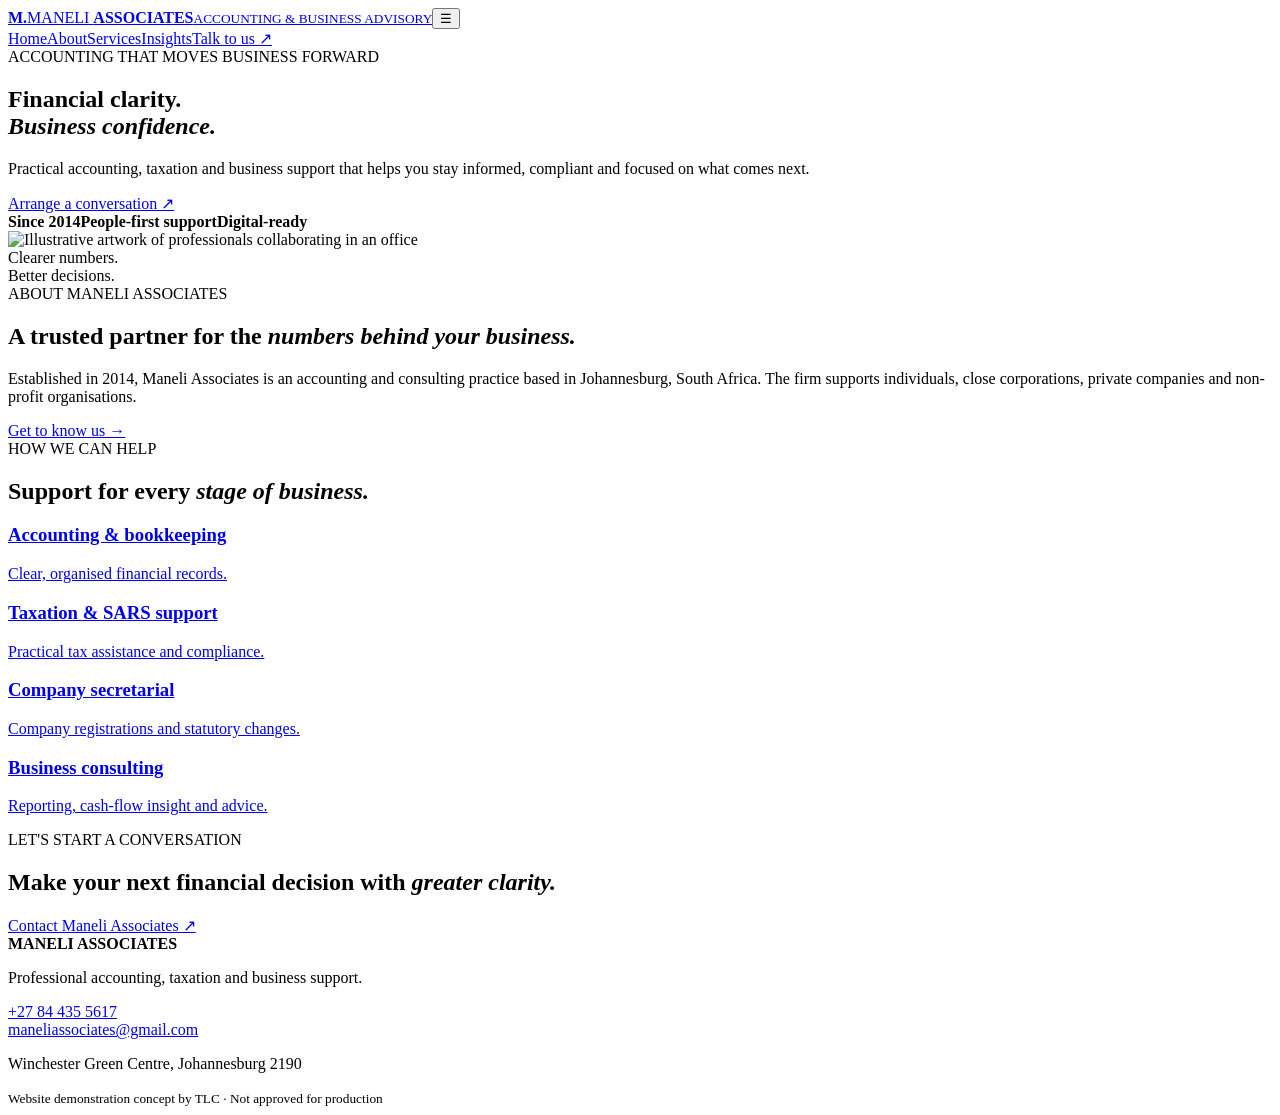
==== site/index.html @ 361b5ca9 "Add Maneli website pages" ====
<!doctype html><html lang="en-ZA"><head><meta charset="utf-8"><meta name="viewport" content="width=device-width,initial-scale=1"><meta name="theme-color" content="#153b45"><meta name="robots" content="noindex,nofollow"><meta name="description" content="Accounting, taxation, bookkeeping and business consulting for individuals and businesses in South Africa."><title>Maneli Associates | Accounting, Tax & Business Advisory</title><link rel="stylesheet" href="assets/style.css"></head><body><header><div class="wrap head"><a class="brand" href="index.html"><b>M.</b><span>MANELI <strong>ASSOCIATES</strong><small>ACCOUNTING & BUSINESS ADVISORY</small></span></a><button class="menu" aria-label="Toggle navigation">☰</button><nav><a href="index.html">Home</a><a href="about.html">About</a><a href="services.html">Services</a><a href="insights.html">Insights</a><a class="navbtn" href="contact.html">Talk to us ↗</a></nav></div></header><main><section class="hero"><div class="wrap herogrid"><div><div class="eyebrow">ACCOUNTING THAT MOVES BUSINESS FORWARD</div><h1>Financial clarity.<br><em>Business confidence.</em></h1><p class="lead">Practical accounting, taxation and business support that helps you stay informed, compliant and focused on what comes next.</p><a class="goldbtn" href="contact.html">Arrange a conversation ↗</a><div class="proof"><b>Since 2014</b><b>People-first support</b><b>Digital-ready</b></div></div><div class="visual"><img src="images/maneli-team-illustrative.svg" alt="Illustrative artwork of professionals collaborating in an office"><div class="floatcard">Clearer numbers.<br>Better decisions.</div></div></div></section><section class="pad"><div class="wrap twocol"><div><div class="eyebrow dark">ABOUT MANELI ASSOCIATES</div><h2>A trusted partner for the <em>numbers behind your business.</em></h2></div><div><p>Established in 2014, Maneli Associates is an accounting and consulting practice based in Johannesburg, South Africa. The firm supports individuals, close corporations, private companies and non-profit organisations.</p><a class="under" href="about.html">Get to know us →</a></div></div></section><section class="pad dark"><div class="wrap"><div class="eyebrow">HOW WE CAN HELP</div><h2>Support for every <em>stage of business.</em></h2><div class="cards"><a href="services.html#accounting"><h3>Accounting & bookkeeping</h3><p>Clear, organised financial records.</p></a><a href="services.html#tax"><h3>Taxation & SARS support</h3><p>Practical tax assistance and compliance.</p></a><a href="services.html#secretarial"><h3>Company secretarial</h3><p>Company registrations and statutory changes.</p></a><a href="services.html#advisory"><h3>Business consulting</h3><p>Reporting, cash-flow insight and advice.</p></a></div></div></section><section class="pad"><div class="wrap callout"><div class="eyebrow">LET'S START A CONVERSATION</div><h2>Make your next financial decision with <em>greater clarity.</em></h2><a class="goldbtn" href="contact.html">Contact Maneli Associates ↗</a></div></section></main><footer><div class="wrap foot"><div><b>MANELI ASSOCIATES</b><p>Professional accounting, taxation and business support.</p></div><div><a href="tel:+27844355617">+27 84 435 5617</a><br><a href="mailto:maneliassociates@gmail.com">maneliassociates@gmail.com</a><p>Winchester Green Centre, Johannesburg 2190</p></div></div><small class="credit">Website demonstration concept by TLC · Not approved for production</small></footer><script src="assets/site.js"></script></body></html>
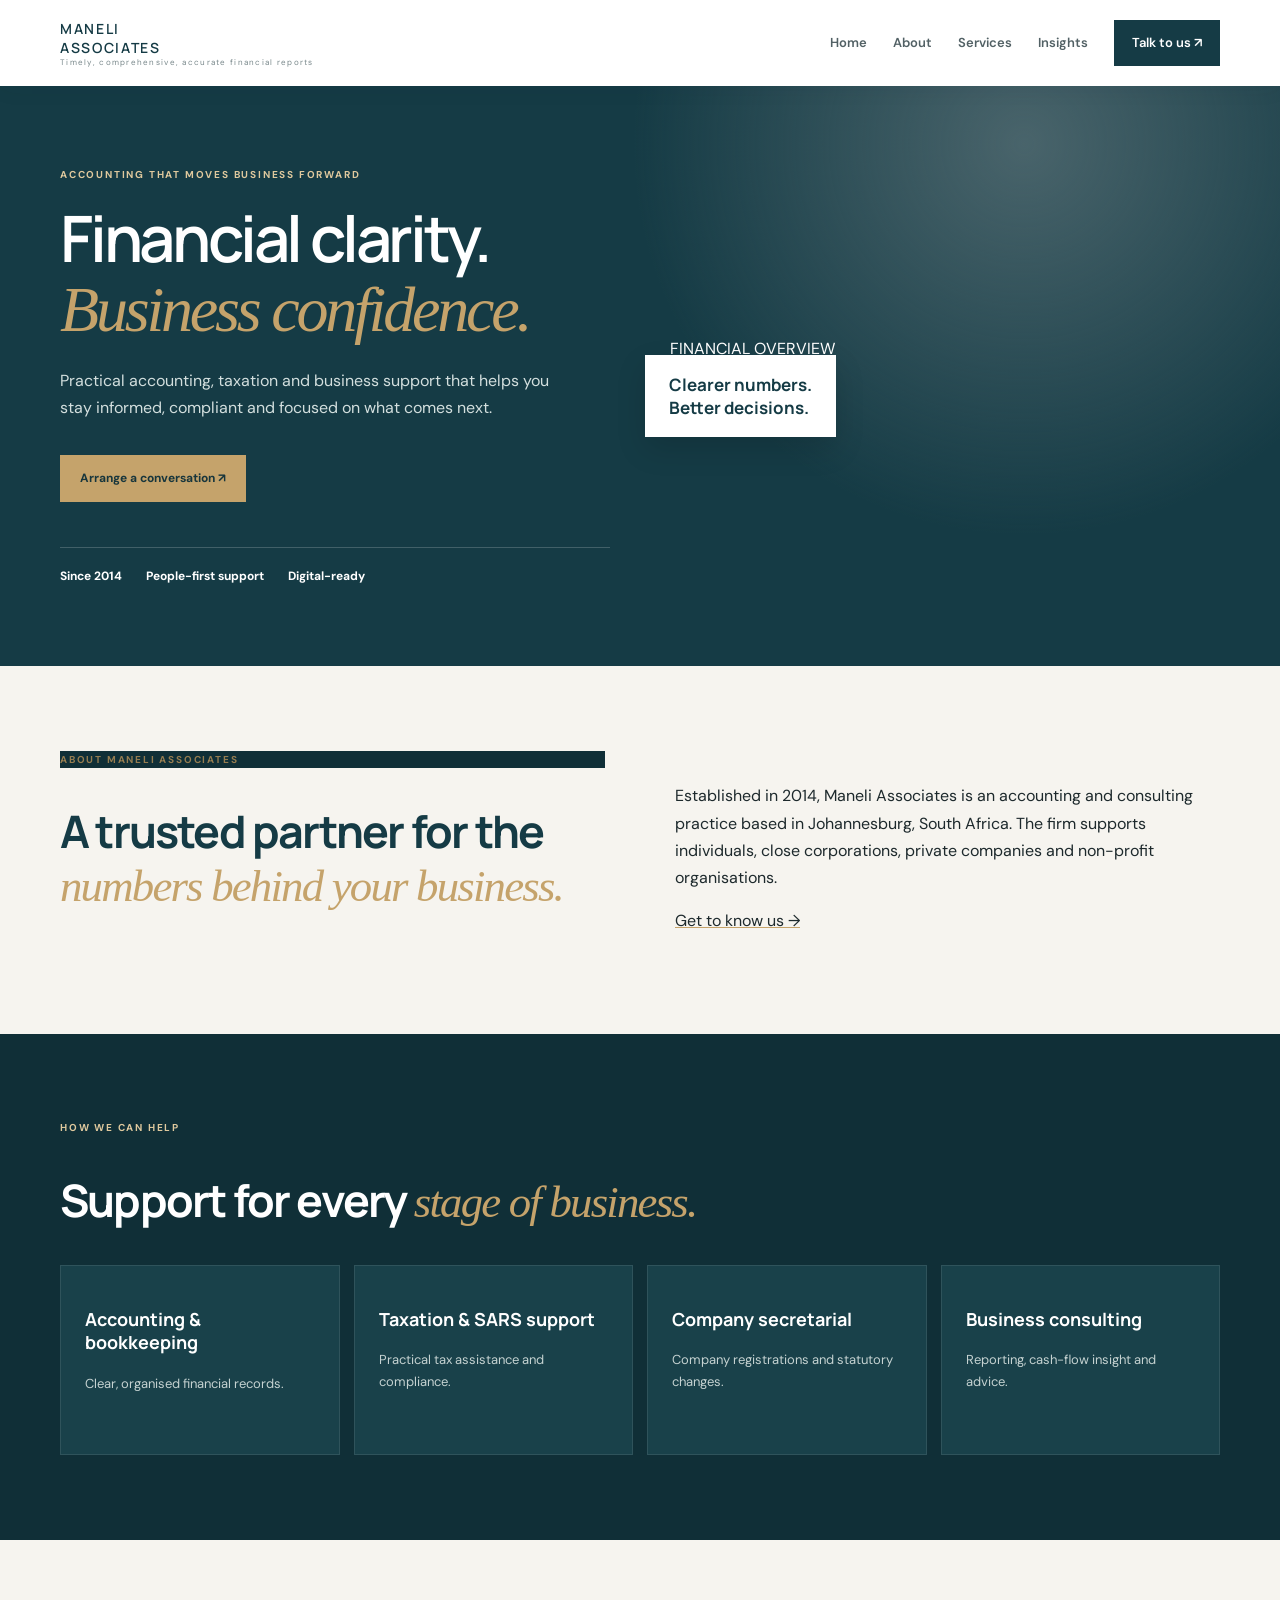
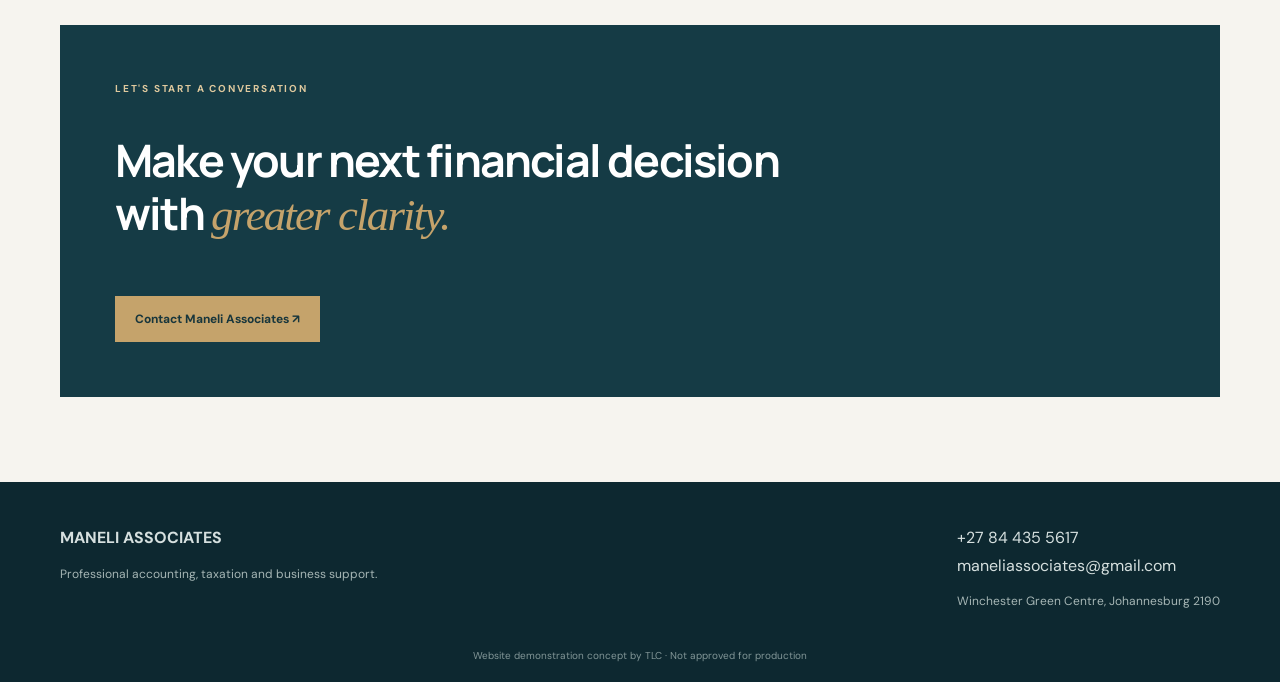
==== commit 33039333: "Align website wordmark with Maneli Facebook branding" ====
--- a/site/index.html
+++ b/site/index.html
@@ -1 +1 @@
-<!doctype html><html lang="en-ZA"><head><meta charset="utf-8"><meta name="viewport" content="width=device-width,initial-scale=1"><meta name="theme-color" content="#153b45"><meta name="robots" content="noindex,nofollow"><meta name="description" content="Accounting, taxation, bookkeeping and business consulting for individuals and businesses in South Africa."><title>Maneli Associates | Accounting, Tax & Business Advisory</title><link rel="stylesheet" href="assets/style.css"></head><body><header><div class="wrap head"><a class="brand" href="index.html"><b>M.</b><span>MANELI <strong>ASSOCIATES</strong><small>ACCOUNTING & BUSINESS ADVISORY</small></span></a><button class="menu" aria-label="Toggle navigation">☰</button><nav><a href="index.html">Home</a><a href="about.html">About</a><a href="services.html">Services</a><a href="insights.html">Insights</a><a class="navbtn" href="contact.html">Talk to us ↗</a></nav></div></header><main><section class="hero"><div class="wrap herogrid"><div><div class="eyebrow">ACCOUNTING THAT MOVES BUSINESS FORWARD</div><h1>Financial clarity.<br><em>Business confidence.</em></h1><p class="lead">Practical accounting, taxation and business support that helps you stay informed, compliant and focused on what comes next.</p><a class="goldbtn" href="contact.html">Arrange a conversation ↗</a><div class="proof"><b>Since 2014</b><b>People-first support</b><b>Digital-ready</b></div></div><div class="visual"><img src="images/maneli-team-illustrative.svg" alt="Illustrative artwork of professionals collaborating in an office"><div class="floatcard">Clearer numbers.<br>Better decisions.</div></div></div></section><section class="pad"><div class="wrap twocol"><div><div class="eyebrow dark">ABOUT MANELI ASSOCIATES</div><h2>A trusted partner for the <em>numbers behind your business.</em></h2></div><div><p>Established in 2014, Maneli Associates is an accounting and consulting practice based in Johannesburg, South Africa. The firm supports individuals, close corporations, private companies and non-profit organisations.</p><a class="under" href="about.html">Get to know us →</a></div></div></section><section class="pad dark"><div class="wrap"><div class="eyebrow">HOW WE CAN HELP</div><h2>Support for every <em>stage of business.</em></h2><div class="cards"><a href="services.html#accounting"><h3>Accounting & bookkeeping</h3><p>Clear, organised financial records.</p></a><a href="services.html#tax"><h3>Taxation & SARS support</h3><p>Practical tax assistance and compliance.</p></a><a href="services.html#secretarial"><h3>Company secretarial</h3><p>Company registrations and statutory changes.</p></a><a href="services.html#advisory"><h3>Business consulting</h3><p>Reporting, cash-flow insight and advice.</p></a></div></div></section><section class="pad"><div class="wrap callout"><div class="eyebrow">LET'S START A CONVERSATION</div><h2>Make your next financial decision with <em>greater clarity.</em></h2><a class="goldbtn" href="contact.html">Contact Maneli Associates ↗</a></div></section></main><footer><div class="wrap foot"><div><b>MANELI ASSOCIATES</b><p>Professional accounting, taxation and business support.</p></div><div><a href="tel:+27844355617">+27 84 435 5617</a><br><a href="mailto:maneliassociates@gmail.com">maneliassociates@gmail.com</a><p>Winchester Green Centre, Johannesburg 2190</p></div></div><small class="credit">Website demonstration concept by TLC · Not approved for production</small></footer><script src="assets/site.js"></script></body></html>+<!doctype html><html lang="en-ZA"><head><meta charset="utf-8"><meta name="viewport" content="width=device-width,initial-scale=1"><meta name="theme-color" content="#153b45"><meta name="robots" content="noindex,nofollow"><meta name="description" content="Accounting, taxation, bookkeeping and business consulting for individuals and businesses in South Africa."><title>Maneli Associates | Accounting, Tax & Business Advisory</title><link rel="stylesheet" href="assets/style.css"></head><body><header><div class="wrap head"><a class="brand" href="index.html"><span class="brand-name">MANELI<br>ASSOCIATES<small>Timely, comprehensive, accurate financial reports</small></span></a><button class="menu" aria-label="Toggle navigation">☰</button><nav><a href="index.html">Home</a><a href="about.html">About</a><a href="services.html">Services</a><a href="insights.html">Insights</a><a class="navbtn" href="contact.html">Talk to us ↗</a></nav></div></header><main><section class="hero"><div class="wrap herogrid"><div><div class="eyebrow">ACCOUNTING THAT MOVES BUSINESS FORWARD</div><h1>Financial clarity.<br><em>Business confidence.</em></h1><p class="lead">Practical accounting, taxation and business support that helps you stay informed, compliant and focused on what comes next.</p><a class="goldbtn" href="contact.html">Arrange a conversation ↗</a><div class="proof"><b>Since 2014</b><b>People-first support</b><b>Digital-ready</b></div></div><div class="visual visual-finance" role="img" aria-label="A refined financial reporting and advisory visual"><div class="report-sheet"><span>FINANCIAL OVERVIEW</span><div class="report-line"></div><div class="report-bars"><i></i><i></i><i></i><i></i><i></i></div><div class="report-line short"></div><div class="report-line"></div></div><div class="visual-seal">M<br><small>ASSOCIATES</small></div><div class="floatcard">Clearer numbers.<br>Better decisions.</div></div></div></section><section class="pad"><div class="wrap twocol"><div><div class="eyebrow dark">ABOUT MANELI ASSOCIATES</div><h2>A trusted partner for the <em>numbers behind your business.</em></h2></div><div><p>Established in 2014, Maneli Associates is an accounting and consulting practice based in Johannesburg, South Africa. The firm supports individuals, close corporations, private companies and non-profit organisations.</p><a class="under" href="about.html">Get to know us →</a></div></div></section><section class="pad dark"><div class="wrap"><div class="eyebrow">HOW WE CAN HELP</div><h2>Support for every <em>stage of business.</em></h2><div class="cards"><a href="services.html#accounting"><h3>Accounting & bookkeeping</h3><p>Clear, organised financial records.</p></a><a href="services.html#tax"><h3>Taxation & SARS support</h3><p>Practical tax assistance and compliance.</p></a><a href="services.html#secretarial"><h3>Company secretarial</h3><p>Company registrations and statutory changes.</p></a><a href="services.html#advisory"><h3>Business consulting</h3><p>Reporting, cash-flow insight and advice.</p></a></div></div></section><section class="pad"><div class="wrap callout"><div class="eyebrow">LET'S START A CONVERSATION</div><h2>Make your next financial decision with <em>greater clarity.</em></h2><a class="goldbtn" href="contact.html">Contact Maneli Associates ↗</a></div></section></main><footer><div class="wrap foot"><div><b>MANELI ASSOCIATES</b><p>Professional accounting, taxation and business support.</p></div><div><a href="tel:+27844355617">+27 84 435 5617</a><br><a href="mailto:maneliassociates@gmail.com">maneliassociates@gmail.com</a><p>Winchester Green Centre, Johannesburg 2190</p></div></div><small class="credit">Website demonstration concept by TLC · Not approved for production</small></footer><script src="assets/site.js"></script></body></html>
--- a/site/assets/style.css
+++ b/site/assets/style.css
@@ -0,0 +1 @@
+@import url('https://fonts.googleapis.com/css2?family=DM+Sans:wght@400;500;600;700&family=Manrope:wght@400;500;600;700;800&display=swap');:root{--teal:#153b45;--gold:#c5a36b;--ivory:#f6f4ef;--ink:#1d292c}*{box-sizing:border-box}html{scroll-behavior:smooth}body{margin:0;color:var(--ink);font:16px 'DM Sans',sans-serif;line-height:1.7}a{color:inherit;text-decoration:none}.wrap{width:min(1160px,calc(100% - 48px));margin:auto}header{background:#fff;position:sticky;top:0;z-index:5;box-shadow:0 3px 20px #102a3010}.head{height:86px;display:flex;align-items:center;justify-content:space-between}.brand{display:flex;gap:12px;align-items:center;color:var(--teal);font:600 14px Manrope;letter-spacing:.12em}.brand>b{border:1px solid var(--gold);padding:7px 11px;font:30px Georgia}.brand strong{font-weight:800}.brand small{display:block;font:8px 'DM Sans';letter-spacing:.16em;color:#78878a}nav{display:flex;align-items:center;gap:26px;font-size:13px;font-weight:600;color:#526165}nav a:hover{color:var(--gold)}.navbtn{background:var(--teal);color:white;padding:12px 18px}.menu{display:none}.hero,.pagehero{background:radial-gradient(circle at 80% 10%,#49646b 0,transparent 34%),var(--teal);color:white;padding:80px 0}.herogrid{display:grid;grid-template-columns:1fr 1fr;gap:60px;align-items:center}.eyebrow{color:#dfc99e;font-size:10px;font-weight:700;letter-spacing:.18em;text-transform:uppercase}.eyebrow.dark{color:#967d51}h1,h2,h3{font-family:Manrope,sans-serif}h1{font-size:clamp(42px,5vw,66px);line-height:1.08;letter-spacing:-.05em;font-weight:600;margin:20px 0}h1 em,h2 em{font:italic 400 1em Georgia;color:var(--gold)}h2{font-size:clamp(30px,3.5vw,45px);line-height:1.18;color:var(--teal);letter-spacing:-.04em}.hero h1{color:white}.lead{color:#d3dfde;max-width:500px}.goldbtn{display:inline-block;background:var(--gold);color:#18363c;padding:13px 20px;font-size:12px;font-weight:700;border:0;cursor:pointer;margin-top:18px}.visual{position:relative}.visual img{width:100%;display:block;border:8px solid #ffffff18}.floatcard{position:absolute;bottom:-20px;left:-25px;background:white;color:var(--teal);padding:18px 24px;font:700 17px Manrope;box-shadow:0 12px 30px #0002}.proof{display:flex;gap:24px;border-top:1px solid #ffffff30;padding-top:18px;margin-top:45px;font-size:12px}.pad{padding:85px 0}.twocol{display:grid;grid-template-columns:1fr 1fr;gap:70px;align-items:center}.pad:nth-child(even){background:var(--ivory)}.dark{background:#102f37;color:white}.dark h2{color:white}.cards{display:grid;grid-template-columns:repeat(4,1fr);gap:14px;margin-top:35px}.cards>a,.cards article{display:block;background:#19414a;color:white;padding:24px;border:1px solid #ffffff18;min-height:190px}.cards h3{font-size:18px;line-height:1.3}.cards p{font-size:13px;color:#c5d2d1}.lightcards article{background:var(--ivory);color:var(--teal);border:1px solid #e1ddd3}.lightcards p{color:#667276}.callout{background:var(--teal);color:white;padding:55px}.callout h2{color:white;max-width:720px}.pagehero{padding:65px 0}.pagehero p{color:#c5d2d1;max-width:600px}.service-list article{padding:26px 0;border-bottom:1px solid #ddd;scroll-margin-top:100px}.service-list h2{font-size:24px}.notice{background:#f4f0e7;border-left:3px solid var(--gold);padding:16px}.formcard{background:white;padding:30px;box-shadow:0 12px 35px #153b4510}.formcard label{display:block;font-size:12px;font-weight:700;margin:12px 0}.formcard input,.formcard select,.formcard textarea{display:block;width:100%;padding:11px;margin-top:5px;border:1px solid #d9dfdc;font:14px 'DM Sans'}.formcard button{width:100%}#status{display:none;background:#edf5f0;padding:12px;font-size:12px}#status.visible{display:block}footer{background:#0d2830;color:#d6e0df;padding:42px 0 18px}.foot{display:flex;justify-content:space-between;gap:30px}.foot p{color:#a6b6b5;font-size:12px}.credit{display:block;text-align:center;color:#829697;font-size:10px;margin-top:24px}.under{text-decoration:underline;text-decoration-color:var(--gold)}@media(max-width:850px){.cards{grid-template-columns:repeat(2,1fr)}.twocol{gap:35px}}@media(max-width:650px){.wrap{width:calc(100% - 36px)}.head{height:72px}.menu{display:block;background:none;border:0;font-size:24px;color:var(--teal)}nav{display:none;position:absolute;top:72px;left:0;right:0;background:white;padding:20px;flex-direction:column;align-items:stretch}nav.open{display:flex}.herogrid,.twocol{grid-template-columns:1fr;gap:30px}.hero,.pagehero{padding:55px 0}.pad{padding:60px 0}.cards{grid-template-columns:1fr}.proof{gap:12px;font-size:10px}.floatcard{left:0}.callout{padding:30px 22px}.foot{display:block}}@media(prefers-reduced-motion:reduce){html{scroll-behavior:auto}}
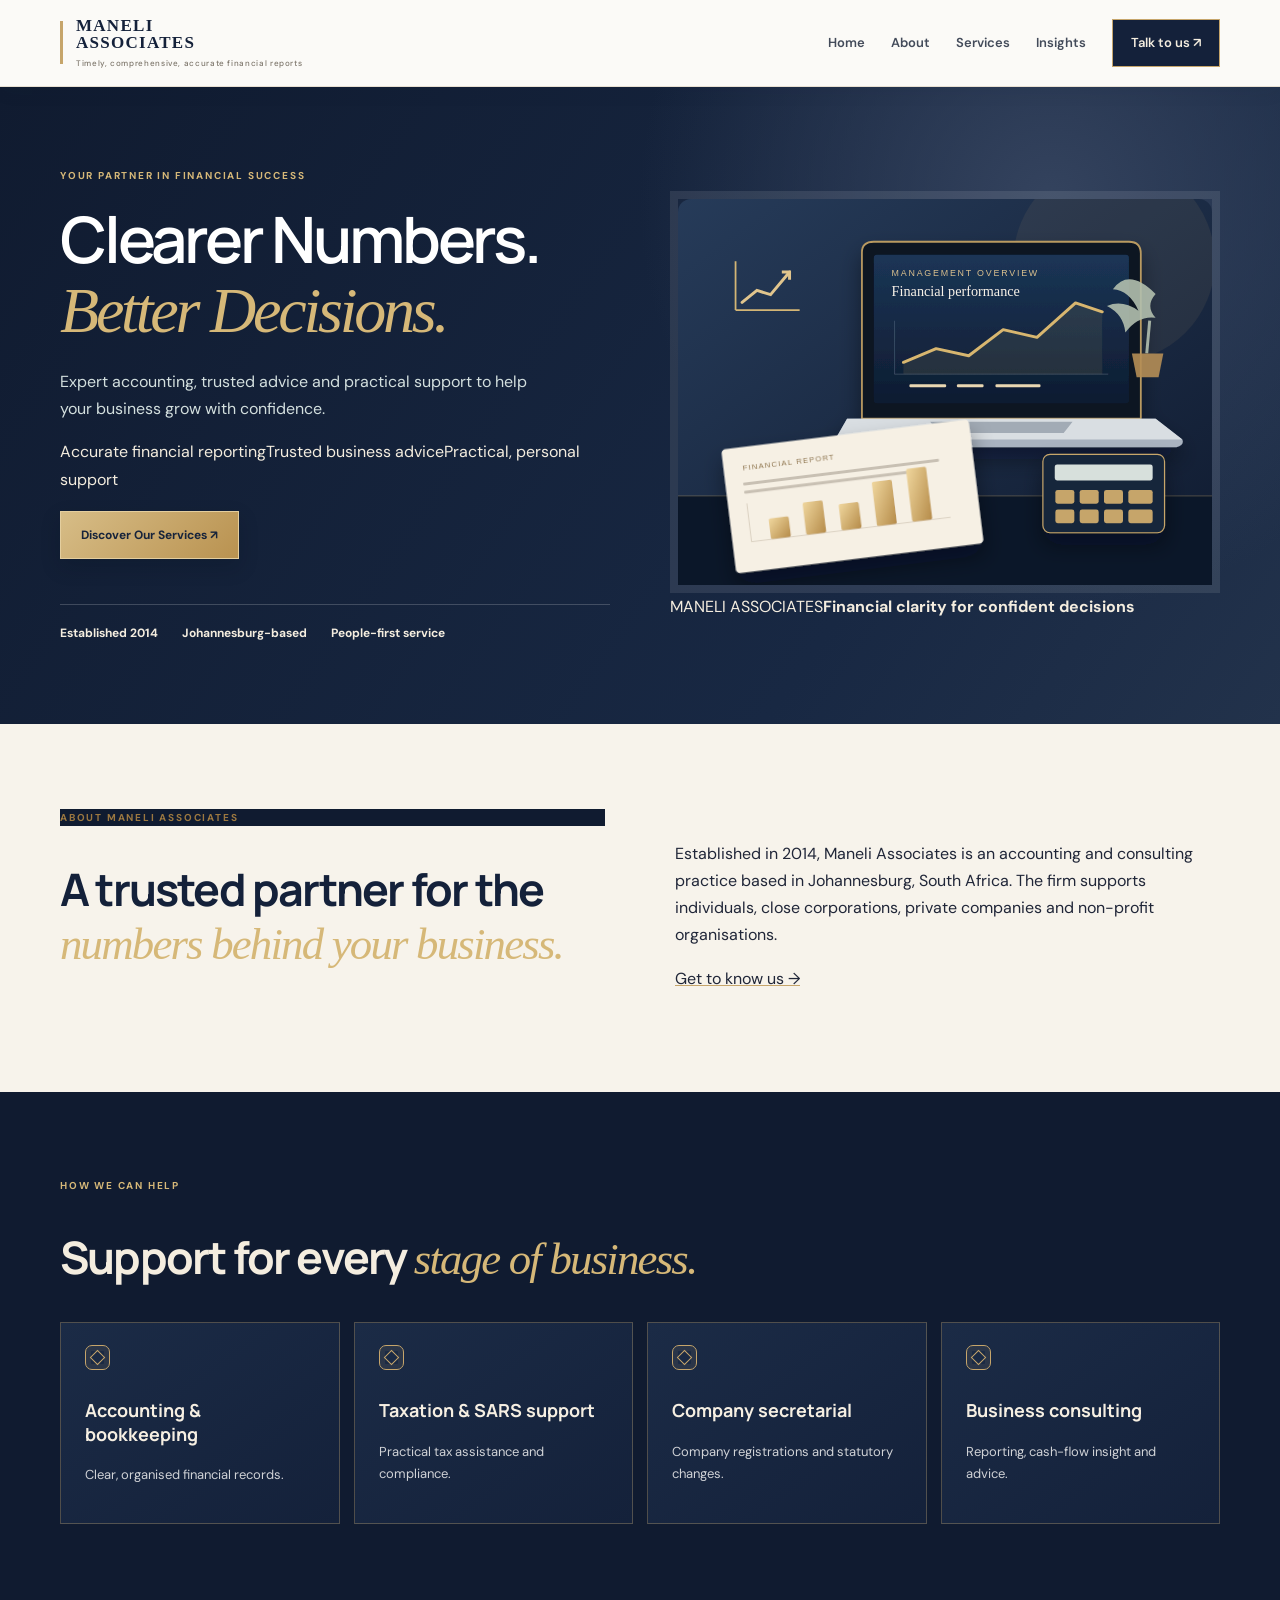
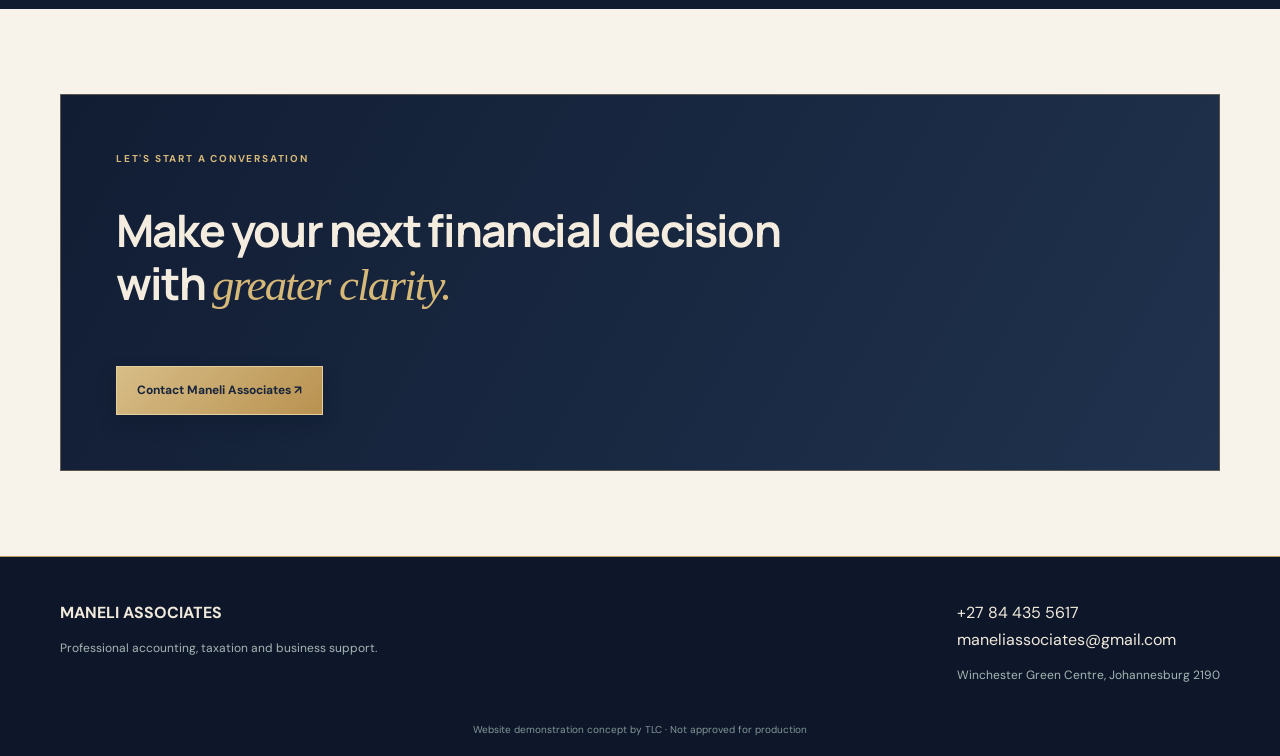
==== commit 98497377: "Refresh homepage with clearer brand message and premium finance visual" ====
--- a/site/index.html
+++ b/site/index.html
@@ -1 +1 @@
-<!doctype html><html lang="en-ZA"><head><meta charset="utf-8"><meta name="viewport" content="width=device-width,initial-scale=1"><meta name="theme-color" content="#153b45"><meta name="robots" content="noindex,nofollow"><meta name="description" content="Accounting, taxation, bookkeeping and business consulting for individuals and businesses in South Africa."><title>Maneli Associates | Accounting, Tax & Business Advisory</title><link rel="stylesheet" href="assets/style.css"></head><body><header><div class="wrap head"><a class="brand" href="index.html"><span class="brand-name">MANELI<br>ASSOCIATES<small>Timely, comprehensive, accurate financial reports</small></span></a><button class="menu" aria-label="Toggle navigation">☰</button><nav><a href="index.html">Home</a><a href="about.html">About</a><a href="services.html">Services</a><a href="insights.html">Insights</a><a class="navbtn" href="contact.html">Talk to us ↗</a></nav></div></header><main><section class="hero"><div class="wrap herogrid"><div><div class="eyebrow">ACCOUNTING THAT MOVES BUSINESS FORWARD</div><h1>Financial clarity.<br><em>Business confidence.</em></h1><p class="lead">Practical accounting, taxation and business support that helps you stay informed, compliant and focused on what comes next.</p><a class="goldbtn" href="contact.html">Arrange a conversation ↗</a><div class="proof"><b>Since 2014</b><b>People-first support</b><b>Digital-ready</b></div></div><div class="visual visual-finance" role="img" aria-label="A refined financial reporting and advisory visual"><div class="report-sheet"><span>FINANCIAL OVERVIEW</span><div class="report-line"></div><div class="report-bars"><i></i><i></i><i></i><i></i><i></i></div><div class="report-line short"></div><div class="report-line"></div></div><div class="visual-seal">M<br><small>ASSOCIATES</small></div><div class="floatcard">Clearer numbers.<br>Better decisions.</div></div></div></section><section class="pad"><div class="wrap twocol"><div><div class="eyebrow dark">ABOUT MANELI ASSOCIATES</div><h2>A trusted partner for the <em>numbers behind your business.</em></h2></div><div><p>Established in 2014, Maneli Associates is an accounting and consulting practice based in Johannesburg, South Africa. The firm supports individuals, close corporations, private companies and non-profit organisations.</p><a class="under" href="about.html">Get to know us →</a></div></div></section><section class="pad dark"><div class="wrap"><div class="eyebrow">HOW WE CAN HELP</div><h2>Support for every <em>stage of business.</em></h2><div class="cards"><a href="services.html#accounting"><h3>Accounting & bookkeeping</h3><p>Clear, organised financial records.</p></a><a href="services.html#tax"><h3>Taxation & SARS support</h3><p>Practical tax assistance and compliance.</p></a><a href="services.html#secretarial"><h3>Company secretarial</h3><p>Company registrations and statutory changes.</p></a><a href="services.html#advisory"><h3>Business consulting</h3><p>Reporting, cash-flow insight and advice.</p></a></div></div></section><section class="pad"><div class="wrap callout"><div class="eyebrow">LET'S START A CONVERSATION</div><h2>Make your next financial decision with <em>greater clarity.</em></h2><a class="goldbtn" href="contact.html">Contact Maneli Associates ↗</a></div></section></main><footer><div class="wrap foot"><div><b>MANELI ASSOCIATES</b><p>Professional accounting, taxation and business support.</p></div><div><a href="tel:+27844355617">+27 84 435 5617</a><br><a href="mailto:maneliassociates@gmail.com">maneliassociates@gmail.com</a><p>Winchester Green Centre, Johannesburg 2190</p></div></div><small class="credit">Website demonstration concept by TLC · Not approved for production</small></footer><script src="assets/site.js"></script></body></html>+<!doctype html><html lang="en-ZA"><head><meta charset="utf-8"><meta name="viewport" content="width=device-width,initial-scale=1"><meta name="theme-color" content="#14213a"><meta name="robots" content="noindex,nofollow"><meta name="description" content="Accounting, taxation, bookkeeping and business consulting for individuals and businesses in South Africa."><title>Maneli Associates | Accounting, Tax & Business Advisory</title><link rel="stylesheet" href="assets/style.css"></head><body><header><div class="wrap head"><a class="brand" href="index.html"><span class="brand-name">MANELI<br>ASSOCIATES<small>Timely, comprehensive, accurate financial reports</small></span></a><button class="menu" aria-label="Toggle navigation">☰</button><nav><a href="index.html">Home</a><a href="about.html">About</a><a href="services.html">Services</a><a href="insights.html">Insights</a><a class="navbtn" href="contact.html">Talk to us ↗</a></nav></div></header><main><section class="hero"><div class="wrap herogrid"><div><div class="eyebrow">YOUR PARTNER IN FINANCIAL SUCCESS</div><h1>Clearer Numbers.<br><em>Better Decisions.</em></h1><p class="lead">Expert accounting, trusted advice and practical support to help your business grow with confidence.</p><div class="hero-points"><span>Accurate financial reporting</span><span>Trusted business advice</span><span>Practical, personal support</span></div><a class="goldbtn" href="services.html">Discover Our Services ↗</a><div class="proof"><b>Established 2014</b><b>Johannesburg-based</b><b>People-first service</b></div></div><div class="visual visual-photo"><img src="images/financial-workspace.svg" alt="Professional financial reporting workspace with laptop dashboard, reports and calculator"><div class="image-caption"><span>MANELI ASSOCIATES</span><b>Financial clarity for confident decisions</b></div></div></div></section><section class="pad"><div class="wrap twocol"><div><div class="eyebrow dark">ABOUT MANELI ASSOCIATES</div><h2>A trusted partner for the <em>numbers behind your business.</em></h2></div><div><p>Established in 2014, Maneli Associates is an accounting and consulting practice based in Johannesburg, South Africa. The firm supports individuals, close corporations, private companies and non-profit organisations.</p><a class="under" href="about.html">Get to know us →</a></div></div></section><section class="pad dark"><div class="wrap"><div class="eyebrow">HOW WE CAN HELP</div><h2>Support for every <em>stage of business.</em></h2><div class="cards"><a href="services.html#accounting"><h3>Accounting & bookkeeping</h3><p>Clear, organised financial records.</p></a><a href="services.html#tax"><h3>Taxation & SARS support</h3><p>Practical tax assistance and compliance.</p></a><a href="services.html#secretarial"><h3>Company secretarial</h3><p>Company registrations and statutory changes.</p></a><a href="services.html#advisory"><h3>Business consulting</h3><p>Reporting, cash-flow insight and advice.</p></a></div></div></section><section class="pad"><div class="wrap callout"><div class="eyebrow">LET'S START A CONVERSATION</div><h2>Make your next financial decision with <em>greater clarity.</em></h2><a class="goldbtn" href="contact.html">Contact Maneli Associates ↗</a></div></section></main><footer><div class="wrap foot"><div><b>MANELI ASSOCIATES</b><p>Professional accounting, taxation and business support.</p></div><div><a href="tel:+27844355617">+27 84 435 5617</a><br><a href="mailto:maneliassociates@gmail.com">maneliassociates@gmail.com</a><p>Winchester Green Centre, Johannesburg 2190</p></div></div><small class="credit">Website demonstration concept by TLC · Not approved for production</small></footer><script src="assets/site.js"></script></body></html>
--- a/site/assets/style.css
+++ b/site/assets/style.css
@@ -1 +1,50 @@
-@import url('https://fonts.googleapis.com/css2?family=DM+Sans:wght@400;500;600;700&family=Manrope:wght@400;500;600;700;800&display=swap');:root{--teal:#153b45;--gold:#c5a36b;--ivory:#f6f4ef;--ink:#1d292c}*{box-sizing:border-box}html{scroll-behavior:smooth}body{margin:0;color:var(--ink);font:16px 'DM Sans',sans-serif;line-height:1.7}a{color:inherit;text-decoration:none}.wrap{width:min(1160px,calc(100% - 48px));margin:auto}header{background:#fff;position:sticky;top:0;z-index:5;box-shadow:0 3px 20px #102a3010}.head{height:86px;display:flex;align-items:center;justify-content:space-between}.brand{display:flex;gap:12px;align-items:center;color:var(--teal);font:600 14px Manrope;letter-spacing:.12em}.brand>b{border:1px solid var(--gold);padding:7px 11px;font:30px Georgia}.brand strong{font-weight:800}.brand small{display:block;font:8px 'DM Sans';letter-spacing:.16em;color:#78878a}nav{display:flex;align-items:center;gap:26px;font-size:13px;font-weight:600;color:#526165}nav a:hover{color:var(--gold)}.navbtn{background:var(--teal);color:white;padding:12px 18px}.menu{display:none}.hero,.pagehero{background:radial-gradient(circle at 80% 10%,#49646b 0,transparent 34%),var(--teal);color:white;padding:80px 0}.herogrid{display:grid;grid-template-columns:1fr 1fr;gap:60px;align-items:center}.eyebrow{color:#dfc99e;font-size:10px;font-weight:700;letter-spacing:.18em;text-transform:uppercase}.eyebrow.dark{color:#967d51}h1,h2,h3{font-family:Manrope,sans-serif}h1{font-size:clamp(42px,5vw,66px);line-height:1.08;letter-spacing:-.05em;font-weight:600;margin:20px 0}h1 em,h2 em{font:italic 400 1em Georgia;color:var(--gold)}h2{font-size:clamp(30px,3.5vw,45px);line-height:1.18;color:var(--teal);letter-spacing:-.04em}.hero h1{color:white}.lead{color:#d3dfde;max-width:500px}.goldbtn{display:inline-block;background:var(--gold);color:#18363c;padding:13px 20px;font-size:12px;font-weight:700;border:0;cursor:pointer;margin-top:18px}.visual{position:relative}.visual img{width:100%;display:block;border:8px solid #ffffff18}.floatcard{position:absolute;bottom:-20px;left:-25px;background:white;color:var(--teal);padding:18px 24px;font:700 17px Manrope;box-shadow:0 12px 30px #0002}.proof{display:flex;gap:24px;border-top:1px solid #ffffff30;padding-top:18px;margin-top:45px;font-size:12px}.pad{padding:85px 0}.twocol{display:grid;grid-template-columns:1fr 1fr;gap:70px;align-items:center}.pad:nth-child(even){background:var(--ivory)}.dark{background:#102f37;color:white}.dark h2{color:white}.cards{display:grid;grid-template-columns:repeat(4,1fr);gap:14px;margin-top:35px}.cards>a,.cards article{display:block;background:#19414a;color:white;padding:24px;border:1px solid #ffffff18;min-height:190px}.cards h3{font-size:18px;line-height:1.3}.cards p{font-size:13px;color:#c5d2d1}.lightcards article{background:var(--ivory);color:var(--teal);border:1px solid #e1ddd3}.lightcards p{color:#667276}.callout{background:var(--teal);color:white;padding:55px}.callout h2{color:white;max-width:720px}.pagehero{padding:65px 0}.pagehero p{color:#c5d2d1;max-width:600px}.service-list article{padding:26px 0;border-bottom:1px solid #ddd;scroll-margin-top:100px}.service-list h2{font-size:24px}.notice{background:#f4f0e7;border-left:3px solid var(--gold);padding:16px}.formcard{background:white;padding:30px;box-shadow:0 12px 35px #153b4510}.formcard label{display:block;font-size:12px;font-weight:700;margin:12px 0}.formcard input,.formcard select,.formcard textarea{display:block;width:100%;padding:11px;margin-top:5px;border:1px solid #d9dfdc;font:14px 'DM Sans'}.formcard button{width:100%}#status{display:none;background:#edf5f0;padding:12px;font-size:12px}#status.visible{display:block}footer{background:#0d2830;color:#d6e0df;padding:42px 0 18px}.foot{display:flex;justify-content:space-between;gap:30px}.foot p{color:#a6b6b5;font-size:12px}.credit{display:block;text-align:center;color:#829697;font-size:10px;margin-top:24px}.under{text-decoration:underline;text-decoration-color:var(--gold)}@media(max-width:850px){.cards{grid-template-columns:repeat(2,1fr)}.twocol{gap:35px}}@media(max-width:650px){.wrap{width:calc(100% - 36px)}.head{height:72px}.menu{display:block;background:none;border:0;font-size:24px;color:var(--teal)}nav{display:none;position:absolute;top:72px;left:0;right:0;background:white;padding:20px;flex-direction:column;align-items:stretch}nav.open{display:flex}.herogrid,.twocol{grid-template-columns:1fr;gap:30px}.hero,.pagehero{padding:55px 0}.pad{padding:60px 0}.cards{grid-template-columns:1fr}.proof{gap:12px;font-size:10px}.floatcard{left:0}.callout{padding:30px 22px}.foot{display:block}}@media(prefers-reduced-motion:reduce){html{scroll-behavior:auto}}+@import url('https://fonts.googleapis.com/css2?family=DM+Sans:wght@400;500;600;700&family=Manrope:wght@400;500;600;700;800&display=swap');:root{--teal:#153b45;--gold:#c5a36b;--ivory:#f6f4ef;--ink:#1d292c}*{box-sizing:border-box}html{scroll-behavior:smooth}body{margin:0;color:var(--ink);font:16px 'DM Sans',sans-serif;line-height:1.7}a{color:inherit;text-decoration:none}.wrap{width:min(1160px,calc(100% - 48px));margin:auto}header{background:#fff;position:sticky;top:0;z-index:5;box-shadow:0 3px 20px #102a3010}.head{height:86px;display:flex;align-items:center;justify-content:space-between}.brand{display:flex;gap:12px;align-items:center;color:var(--teal);font:600 14px Manrope;letter-spacing:.12em}.brand>b{border:1px solid var(--gold);padding:7px 11px;font:30px Georgia}.brand strong{font-weight:800}.brand small{display:block;font:8px 'DM Sans';letter-spacing:.16em;color:#78878a}nav{display:flex;align-items:center;gap:26px;font-size:13px;font-weight:600;color:#526165}nav a:hover{color:var(--gold)}.navbtn{background:var(--teal);color:white;padding:12px 18px}.menu{display:none}.hero,.pagehero{background:radial-gradient(circle at 80% 10%,#49646b 0,transparent 34%),var(--teal);color:white;padding:80px 0}.herogrid{display:grid;grid-template-columns:1fr 1fr;gap:60px;align-items:center}.eyebrow{color:#dfc99e;font-size:10px;font-weight:700;letter-spacing:.18em;text-transform:uppercase}.eyebrow.dark{color:#967d51}h1,h2,h3{font-family:Manrope,sans-serif}h1{font-size:clamp(42px,5vw,66px);line-height:1.08;letter-spacing:-.05em;font-weight:600;margin:20px 0}h1 em,h2 em{font:italic 400 1em Georgia;color:var(--gold)}h2{font-size:clamp(30px,3.5vw,45px);line-height:1.18;color:var(--teal);letter-spacing:-.04em}.hero h1{color:white}.lead{color:#d3dfde;max-width:500px}.goldbtn{display:inline-block;background:var(--gold);color:#18363c;padding:13px 20px;font-size:12px;font-weight:700;border:0;cursor:pointer;margin-top:18px}.visual{position:relative}.visual img{width:100%;display:block;border:8px solid #ffffff18}.floatcard{position:absolute;bottom:-20px;left:-25px;background:white;color:var(--teal);padding:18px 24px;font:700 17px Manrope;box-shadow:0 12px 30px #0002}.proof{display:flex;gap:24px;border-top:1px solid #ffffff30;padding-top:18px;margin-top:45px;font-size:12px}.pad{padding:85px 0}.twocol{display:grid;grid-template-columns:1fr 1fr;gap:70px;align-items:center}.pad:nth-child(even){background:var(--ivory)}.dark{background:#102f37;color:white}.dark h2{color:white}.cards{display:grid;grid-template-columns:repeat(4,1fr);gap:14px;margin-top:35px}.cards>a,.cards article{display:block;background:#19414a;color:white;padding:24px;border:1px solid #ffffff18;min-height:190px}.cards h3{font-size:18px;line-height:1.3}.cards p{font-size:13px;color:#c5d2d1}.lightcards article{background:var(--ivory);color:var(--teal);border:1px solid #e1ddd3}.lightcards p{color:#667276}.callout{background:var(--teal);color:white;padding:55px}.callout h2{color:white;max-width:720px}.pagehero{padding:65px 0}.pagehero p{color:#c5d2d1;max-width:600px}.service-list article{padding:26px 0;border-bottom:1px solid #ddd;scroll-margin-top:100px}.service-list h2{font-size:24px}.notice{background:#f4f0e7;border-left:3px solid var(--gold);padding:16px}.formcard{background:white;padding:30px;box-shadow:0 12px 35px #153b4510}.formcard label{display:block;font-size:12px;font-weight:700;margin:12px 0}.formcard input,.formcard select,.formcard textarea{display:block;width:100%;padding:11px;margin-top:5px;border:1px solid #d9dfdc;font:14px 'DM Sans'}.formcard button{width:100%}#status{display:none;background:#edf5f0;padding:12px;font-size:12px}#status.visible{display:block}footer{background:#0d2830;color:#d6e0df;padding:42px 0 18px}.foot{display:flex;justify-content:space-between;gap:30px}.foot p{color:#a6b6b5;font-size:12px}.credit{display:block;text-align:center;color:#829697;font-size:10px;margin-top:24px}.under{text-decoration:underline;text-decoration-color:var(--gold)}@media(max-width:850px){.cards{grid-template-columns:repeat(2,1fr)}.twocol{gap:35px}}@media(max-width:650px){.wrap{width:calc(100% - 36px)}.head{height:72px}.menu{display:block;background:none;border:0;font-size:24px;color:var(--teal)}nav{display:none;position:absolute;top:72px;left:0;right:0;background:white;padding:20px;flex-direction:column;align-items:stretch}nav.open{display:flex}.herogrid,.twocol{grid-template-columns:1fr;gap:30px}.hero,.pagehero{padding:55px 0}.pad{padding:60px 0}.cards{grid-template-columns:1fr}.proof{gap:12px;font-size:10px}.floatcard{left:0}.callout{padding:30px 22px}.foot{display:block}}@media(prefers-reduced-motion:reduce){html{scroll-behavior:auto}}
+
+/* Maneli brand refresh: aligned to the public Facebook cover identity */
+:root{--teal:#14213a;--gold:#c6a56b;--ivory:#f7f3eb;--ink:#202638;--navy:#14213a;--cream:#f4eddf}
+body{background:#fff;color:var(--ink)}
+header{background:#fbfaf7;border-bottom:1px solid #e8e0d2}
+.brand{color:var(--navy);gap:0;letter-spacing:.07em}
+.brand-name{display:block;font:700 17px/1.02 Georgia,serif;letter-spacing:.075em;color:var(--navy)}
+.brand-name small{display:block;max-width:240px;margin-top:7px;font:500 8px/1.35 'DM Sans',sans-serif;letter-spacing:.08em;color:#7c756a;text-transform:none}
+.brand:before{content:"";display:block;width:3px;height:43px;margin-right:13px;background:var(--gold)}
+nav{color:#434b5a}
+nav a:hover{color:#a17d42}
+.navbtn{background:var(--navy);color:var(--cream);border:1px solid var(--gold)}
+.hero,.pagehero{background:radial-gradient(circle at 82% 18%,#34435e 0,transparent 35%),linear-gradient(125deg,#101b30,#182843 70%,#22324b);color:var(--cream)}
+.eyebrow{color:#d6b878}
+.eyebrow.dark{color:#9c7840}
+h1 em,h2 em{color:#d6b878}
+.goldbtn{background:linear-gradient(135deg,#d7bd87,#b99250);color:#17243b;box-shadow:0 8px 20px #070f1d30;border:1px solid #e4ce9e}
+.goldbtn:hover{filter:brightness(1.06);transform:translateY(-1px)}
+.dark{background:#101b30;color:var(--cream)}
+.dark h2{color:var(--cream)}
+.cards>a,.cards article{background:linear-gradient(145deg,#1b2b46,#14213a);border:1px solid #c6a56b55;position:relative;padding-top:58px}
+.cards>a:before,.cards article:before{content:"";position:absolute;top:22px;left:24px;width:23px;height:23px;border:1px solid var(--gold);border-radius:7px;box-shadow:inset 0 0 0 5px #c6a56b18}
+.cards>a:after,.cards article:after{content:"";position:absolute;top:29px;left:31px;width:9px;height:9px;border:1px solid var(--gold);transform:rotate(45deg)}
+.cards h3{color:#f6efe2}
+.cards p{color:#d0d2d6}
+.lightcards article{background:#fbf8f1;color:var(--navy);border:1px solid #e2d4b8}
+.lightcards h3{color:var(--navy)}
+.lightcards p{color:#646a75}
+.callout{background:linear-gradient(120deg,#111d33,#20324e);border:1px solid #c6a56b66}
+.callout h2{color:var(--cream)}
+.floatcard{color:var(--navy);border-left:3px solid var(--gold);background:#fbf8f1}
+.visual-finance{min-height:380px;display:flex;align-items:center;justify-content:center;overflow:hidden;background:radial-gradient(circle at 78% 20%,#c6a56b35,transparent 24%),linear-gradient(145deg,#263752,#101b30);border:1px solid #d4b77b88;box-shadow:0 24px 55px #050d1c55;position:relative}
+.report-sheet{width:68%;min-height:245px;padding:25px;background:#f7f2e8;box-shadow:0 18px 38px #050d1c55;transform:rotate(-4deg);color:#192842}
+.report-sheet span{font:700 10px 'DM Sans';letter-spacing:.14em;color:#8e7042}
+.report-line{height:6px;background:#d8d2c6;margin-top:17px;width:88%}
+.report-line.short{width:55%;margin-top:20px}
+.report-bars{height:90px;display:flex;align-items:end;gap:12px;border-bottom:1px solid #c9c0b1;margin-top:14px;padding:0 8px}
+.report-bars i{display:block;flex:1;background:linear-gradient(#c9a86d,#a47c42);border-radius:3px 3px 0 0}
+.report-bars i:nth-child(1){height:38%}.report-bars i:nth-child(2){height:68%}.report-bars i:nth-child(3){height:52%}.report-bars i:nth-child(4){height:84%}.report-bars i:nth-child(5){height:100%}
+.visual-seal{position:absolute;right:8%;top:9%;width:82px;height:82px;border:1px solid #d6b878;border-radius:50%;display:grid;place-content:center;text-align:center;color:#f5eddf;font:26px Georgia;letter-spacing:.06em;background:#14213a;box-shadow:0 8px 25px #0005}
+.visual-seal small{font:7px 'DM Sans';letter-spacing:.14em}
+.pagehero{position:relative;overflow:hidden}
+.pagehero:after{content:"";position:absolute;right:-55px;top:-105px;width:340px;height:340px;border:1px solid #d6b87855;border-radius:50%;box-shadow:0 0 0 32px #d6b8780b,0 0 0 68px #d6b87808}
+.notice{background:#f8f3e8;border-left-color:var(--gold)}
+.formcard{border:1px solid #e8ddc9;border-top:3px solid var(--gold)}
+footer{background:#0d1729;color:#f1eadc;border-top:1px solid #b99a61}
+footer a:hover{color:#d6b878}
+.under{text-decoration-color:var(--gold)}
+@media(max-width:650px){.brand-name{font-size:15px}.brand-name small{max-width:190px;font-size:7px}.visual-finance{min-height:290px}.report-sheet{min-height:190px;padding:18px}.visual-seal{width:68px;height:68px;font-size:21px}}
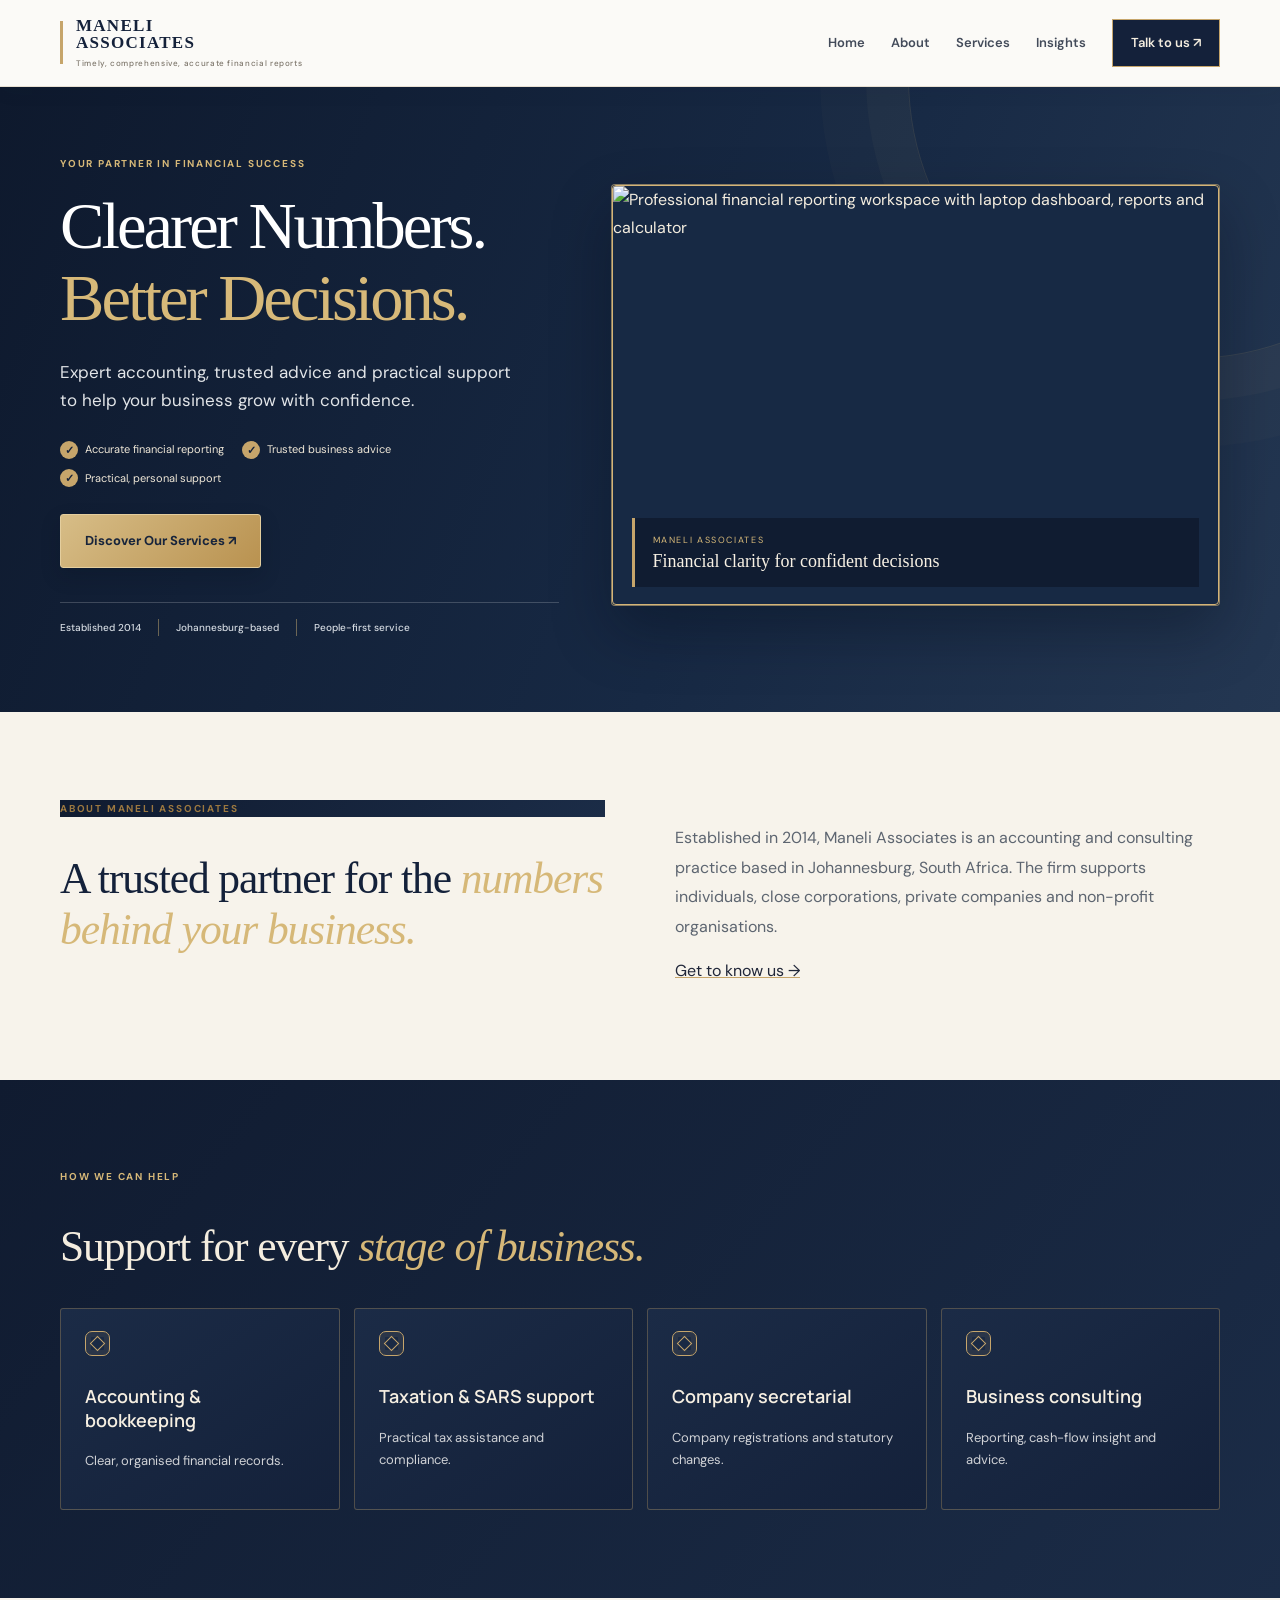
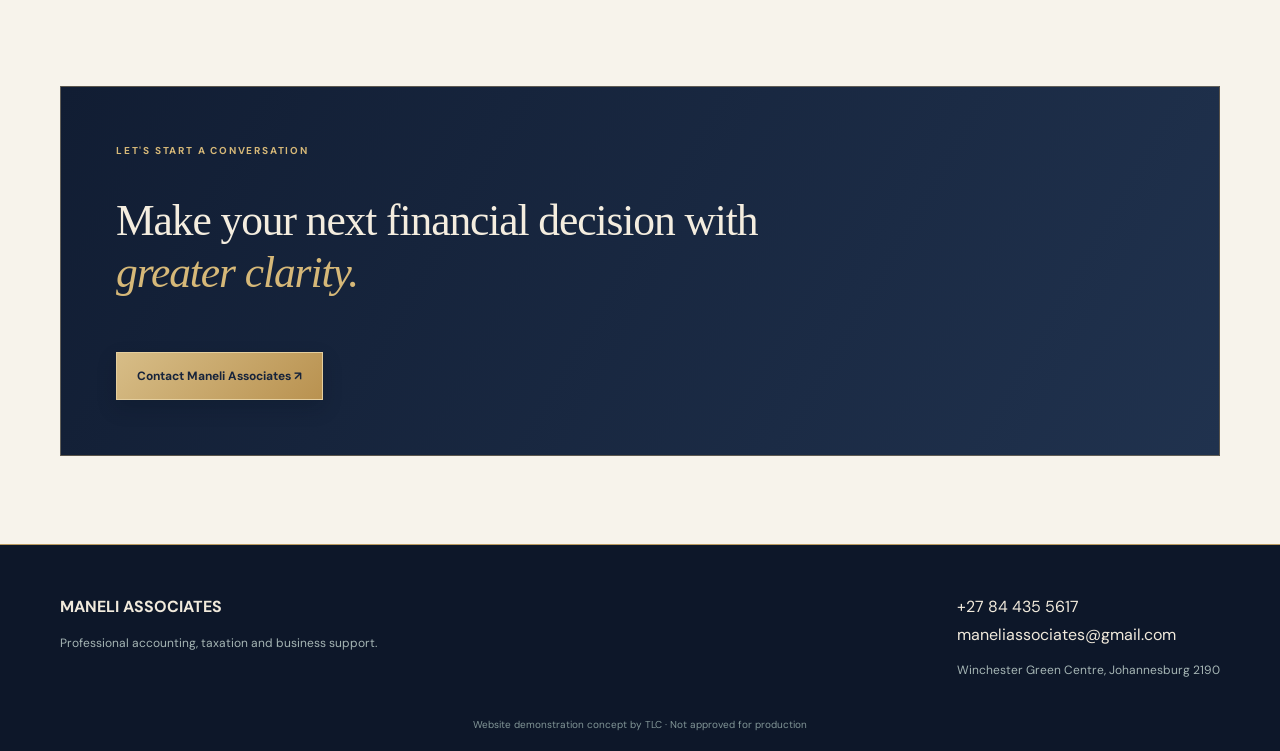
==== commit 534739eb: "Replace cartoon illustrations with professional photo imagery" ====
--- a/site/index.html
+++ b/site/index.html
@@ -1 +1 @@
-<!doctype html><html lang="en-ZA"><head><meta charset="utf-8"><meta name="viewport" content="width=device-width,initial-scale=1"><meta name="theme-color" content="#14213a"><meta name="robots" content="noindex,nofollow"><meta name="description" content="Accounting, taxation, bookkeeping and business consulting for individuals and businesses in South Africa."><title>Maneli Associates | Accounting, Tax & Business Advisory</title><link rel="stylesheet" href="assets/style.css"></head><body><header><div class="wrap head"><a class="brand" href="index.html"><span class="brand-name">MANELI<br>ASSOCIATES<small>Timely, comprehensive, accurate financial reports</small></span></a><button class="menu" aria-label="Toggle navigation">☰</button><nav><a href="index.html">Home</a><a href="about.html">About</a><a href="services.html">Services</a><a href="insights.html">Insights</a><a class="navbtn" href="contact.html">Talk to us ↗</a></nav></div></header><main><section class="hero"><div class="wrap herogrid"><div><div class="eyebrow">YOUR PARTNER IN FINANCIAL SUCCESS</div><h1>Clearer Numbers.<br><em>Better Decisions.</em></h1><p class="lead">Expert accounting, trusted advice and practical support to help your business grow with confidence.</p><div class="hero-points"><span>Accurate financial reporting</span><span>Trusted business advice</span><span>Practical, personal support</span></div><a class="goldbtn" href="services.html">Discover Our Services ↗</a><div class="proof"><b>Established 2014</b><b>Johannesburg-based</b><b>People-first service</b></div></div><div class="visual visual-photo"><img src="images/financial-workspace.svg" alt="Professional financial reporting workspace with laptop dashboard, reports and calculator"><div class="image-caption"><span>MANELI ASSOCIATES</span><b>Financial clarity for confident decisions</b></div></div></div></section><section class="pad"><div class="wrap twocol"><div><div class="eyebrow dark">ABOUT MANELI ASSOCIATES</div><h2>A trusted partner for the <em>numbers behind your business.</em></h2></div><div><p>Established in 2014, Maneli Associates is an accounting and consulting practice based in Johannesburg, South Africa. The firm supports individuals, close corporations, private companies and non-profit organisations.</p><a class="under" href="about.html">Get to know us →</a></div></div></section><section class="pad dark"><div class="wrap"><div class="eyebrow">HOW WE CAN HELP</div><h2>Support for every <em>stage of business.</em></h2><div class="cards"><a href="services.html#accounting"><h3>Accounting & bookkeeping</h3><p>Clear, organised financial records.</p></a><a href="services.html#tax"><h3>Taxation & SARS support</h3><p>Practical tax assistance and compliance.</p></a><a href="services.html#secretarial"><h3>Company secretarial</h3><p>Company registrations and statutory changes.</p></a><a href="services.html#advisory"><h3>Business consulting</h3><p>Reporting, cash-flow insight and advice.</p></a></div></div></section><section class="pad"><div class="wrap callout"><div class="eyebrow">LET'S START A CONVERSATION</div><h2>Make your next financial decision with <em>greater clarity.</em></h2><a class="goldbtn" href="contact.html">Contact Maneli Associates ↗</a></div></section></main><footer><div class="wrap foot"><div><b>MANELI ASSOCIATES</b><p>Professional accounting, taxation and business support.</p></div><div><a href="tel:+27844355617">+27 84 435 5617</a><br><a href="mailto:maneliassociates@gmail.com">maneliassociates@gmail.com</a><p>Winchester Green Centre, Johannesburg 2190</p></div></div><small class="credit">Website demonstration concept by TLC · Not approved for production</small></footer><script src="assets/site.js"></script></body></html>+<!doctype html><html lang="en-ZA"><head><meta charset="utf-8"><meta name="viewport" content="width=device-width,initial-scale=1"><meta name="theme-color" content="#14213a"><meta name="robots" content="noindex,nofollow"><meta name="description" content="Accounting, taxation, bookkeeping and business consulting for individuals and businesses in South Africa."><title>Maneli Associates | Accounting, Tax & Business Advisory</title><link rel="stylesheet" href="assets/style.css"></head><body><header><div class="wrap head"><a class="brand" href="index.html"><span class="brand-name">MANELI<br>ASSOCIATES<small>Timely, comprehensive, accurate financial reports</small></span></a><button class="menu" aria-label="Toggle navigation">☰</button><nav><a href="index.html">Home</a><a href="about.html">About</a><a href="services.html">Services</a><a href="insights.html">Insights</a><a class="navbtn" href="contact.html">Talk to us ↗</a></nav></div></header><main><section class="hero"><div class="wrap herogrid"><div><div class="eyebrow">YOUR PARTNER IN FINANCIAL SUCCESS</div><h1>Clearer Numbers.<br><em>Better Decisions.</em></h1><p class="lead">Expert accounting, trusted advice and practical support to help your business grow with confidence.</p><div class="hero-points"><span>Accurate financial reporting</span><span>Trusted business advice</span><span>Practical, personal support</span></div><a class="goldbtn" href="services.html">Discover Our Services ↗</a><div class="proof"><b>Established 2014</b><b>Johannesburg-based</b><b>People-first service</b></div></div><div class="visual visual-photo"><img src="https://images.unsplash.com/photo-1554224155-6726b3ff858f?auto=format&fit=crop&w=1600&q=85" alt="Professional financial reporting workspace with laptop dashboard, reports and calculator"><div class="image-caption"><span>MANELI ASSOCIATES</span><b>Financial clarity for confident decisions</b></div></div></div></section><section class="pad"><div class="wrap twocol"><div><div class="eyebrow dark">ABOUT MANELI ASSOCIATES</div><h2>A trusted partner for the <em>numbers behind your business.</em></h2></div><div><p>Established in 2014, Maneli Associates is an accounting and consulting practice based in Johannesburg, South Africa. The firm supports individuals, close corporations, private companies and non-profit organisations.</p><a class="under" href="about.html">Get to know us →</a></div></div></section><section class="pad dark"><div class="wrap"><div class="eyebrow">HOW WE CAN HELP</div><h2>Support for every <em>stage of business.</em></h2><div class="cards"><a href="services.html#accounting"><h3>Accounting & bookkeeping</h3><p>Clear, organised financial records.</p></a><a href="services.html#tax"><h3>Taxation & SARS support</h3><p>Practical tax assistance and compliance.</p></a><a href="services.html#secretarial"><h3>Company secretarial</h3><p>Company registrations and statutory changes.</p></a><a href="services.html#advisory"><h3>Business consulting</h3><p>Reporting, cash-flow insight and advice.</p></a></div></div></section><section class="pad"><div class="wrap callout"><div class="eyebrow">LET'S START A CONVERSATION</div><h2>Make your next financial decision with <em>greater clarity.</em></h2><a class="goldbtn" href="contact.html">Contact Maneli Associates ↗</a></div></section></main><footer><div class="wrap foot"><div><b>MANELI ASSOCIATES</b><p>Professional accounting, taxation and business support.</p></div><div><a href="tel:+27844355617">+27 84 435 5617</a><br><a href="mailto:maneliassociates@gmail.com">maneliassociates@gmail.com</a><p>Winchester Green Centre, Johannesburg 2190</p></div></div><small class="credit">Website demonstration concept by TLC · Not approved for production</small></footer><script src="assets/site.js"></script></body></html>
--- a/site/assets/style.css
+++ b/site/assets/style.css
@@ -48,3 +48,58 @@
 footer a:hover{color:#d6b878}
 .under{text-decoration-color:var(--gold)}
 @media(max-width:650px){.brand-name{font-size:15px}.brand-name small{max-width:190px;font-size:7px}.visual-finance{min-height:290px}.report-sheet{min-height:190px;padding:18px}.visual-seal{width:68px;height:68px;font-size:21px}}
+
+/* Premium editorial layout refresh */
+:root{--navy:#14213a;--gold:#c6a56b;--ivory:#f7f3eb}
+.hero{padding:68px 0 76px;background:linear-gradient(112deg,#0e192d 0%,#172944 58%,#243752 100%);position:relative;overflow:hidden}
+.hero:after{content:"";position:absolute;width:560px;height:560px;border:1px solid #d3b57522;border-radius:50%;right:-190px;top:-290px;box-shadow:0 0 0 42px #d3b57508,0 0 0 88px #d3b57506;pointer-events:none}
+.herogrid{grid-template-columns:.9fr 1.1fr;gap:52px;position:relative;z-index:1}
+.hero h1{font:500 clamp(46px,5.2vw,72px)/1.04 Georgia,serif;letter-spacing:-.045em;margin:19px 0 22px;max-width:620px}
+.hero h1 em{font-style:normal;color:#d7b979}
+.hero .lead{font-size:17px;line-height:1.65;max-width:470px;color:#e2e5e8}
+.hero-points{display:flex;flex-wrap:wrap;gap:10px 18px;margin:26px 0 8px;color:#f0e8d8;font-size:11px}
+.hero-points span{display:flex;align-items:center;gap:7px}
+.hero-points span:before{content:"✓";display:inline-grid;place-items:center;width:18px;height:18px;border-radius:50%;background:var(--gold);color:#14213a;font-weight:800}
+.hero .goldbtn{margin-top:18px;padding:15px 24px;font-size:13px;border-radius:3px}
+.proof{gap:17px;margin-top:34px;padding-top:16px;color:#d5dbe2;font-size:10px;flex-wrap:wrap}
+.proof b{font-weight:500}
+.proof b+b{border-left:1px solid #d3b57577;padding-left:17px}
+.visual-photo{min-height:420px;border:1px solid #d4b47799;border-radius:4px;overflow:hidden;box-shadow:0 26px 60px #030a1655;background:#172944;position:relative}
+.visual-photo img{display:block;width:100%;height:100%;min-height:420px;object-fit:cover;border:0}
+.image-caption{position:absolute;left:20px;right:20px;bottom:18px;padding:15px 18px;background:#101b30eF;border-left:3px solid var(--gold);color:#f8f1e4;display:flex;flex-direction:column;gap:3px}
+.image-caption span{font-size:9px;letter-spacing:.18em;color:#d7b979}
+.image-caption b{font:500 18px Georgia,serif}
+.pad{padding:88px 0}
+.pad h2{font:500 clamp(30px,3.4vw,44px)/1.18 Georgia,serif;letter-spacing:-.025em}
+.twocol>div>p{color:#5d6570;line-height:1.85}
+.dark{background:linear-gradient(130deg,#101b30,#1b2c47)}
+.cards>a,.cards article{border-radius:3px;transition:transform .2s ease,border-color .2s ease}
+.cards>a:hover{transform:translateY(-4px);border-color:#d5b879}
+.cards h3{font:600 18px/1.3 Manrope,sans-serif}
+.service-list article{padding:30px 0 34px;border-bottom:1px solid #e6dfd2}
+.service-list h2{font:500 25px Georgia,serif;color:var(--navy);letter-spacing:0}
+.service-list p{max-width:850px;color:#606a75;line-height:1.85}
+.pagehero{padding:78px 0;background:linear-gradient(115deg,#101b30,#20324d);border-bottom:1px solid #c6a56b}
+.pagehero h1{font:500 clamp(42px,5vw,64px)/1.08 Georgia,serif;letter-spacing:-.035em}
+.pagehero p{font-size:16px;line-height:1.7}
+.formcard{border-radius:3px}
+.formcard input,.formcard select,.formcard textarea{border-radius:2px;background:#fffdf9}
+footer{padding-top:48px}
+@media(max-width:850px){.herogrid{grid-template-columns:1fr;gap:38px}.visual-photo,.visual-photo img{min-height:340px}.hero{padding:58px 0 68px}}
+@media(max-width:650px){.hero h1{font-size:46px}.hero-points{display:grid;gap:9px}.proof{gap:9px}.proof b+b{padding-left:9px}.visual-photo,.visual-photo img{min-height:270px}.image-caption{left:12px;right:12px;bottom:12px;padding:12px}.image-caption b{font-size:16px}.pagehero{padding:58px 0}.pad{padding:58px 0}}
+
+/* Warm editorial page photography and location map */
+.pagehero-grid{display:grid;grid-template-columns:1fr 1fr;align-items:center;gap:48px}
+.pagehero-image{display:block;width:100%;height:330px;object-fit:cover;border:1px solid #d4b477;border-radius:4px;box-shadow:0 18px 45px #030a1640}
+.map-section{padding:64px 0 76px;background:#f6f1e7;color:#14233a}
+.map-section h2{font:500 clamp(30px,3.4vw,44px)/1.18 Georgia,serif;margin:10px 0 24px}
+.map-section h2 em{color:#a77c32}
+.map-frame{height:420px;border:1px solid #c9a45f;padding:5px;background:#fff;border-radius:4px;box-shadow:0 18px 45px #030a1620}
+.map-frame iframe{display:block;width:100%;height:100%;border:0}
+.map-note{font-size:12px;color:#68717d;margin-top:12px}
+@media(max-width:850px){.pagehero-grid{grid-template-columns:1fr;gap:26px}.pagehero-image{height:300px}}
+@media(max-width:600px){.pagehero-image{height:240px}.map-section{padding:48px 0}.map-frame{height:330px}}
+
+/* Photo-led imagery: crop cleanly without illustration styling */
+.visual-photo img{height:390px;object-fit:cover;object-position:center;border:1px solid #d4b477;border-radius:4px;box-shadow:0 18px 45px #030a1640}
+.pagehero-image{object-position:center}
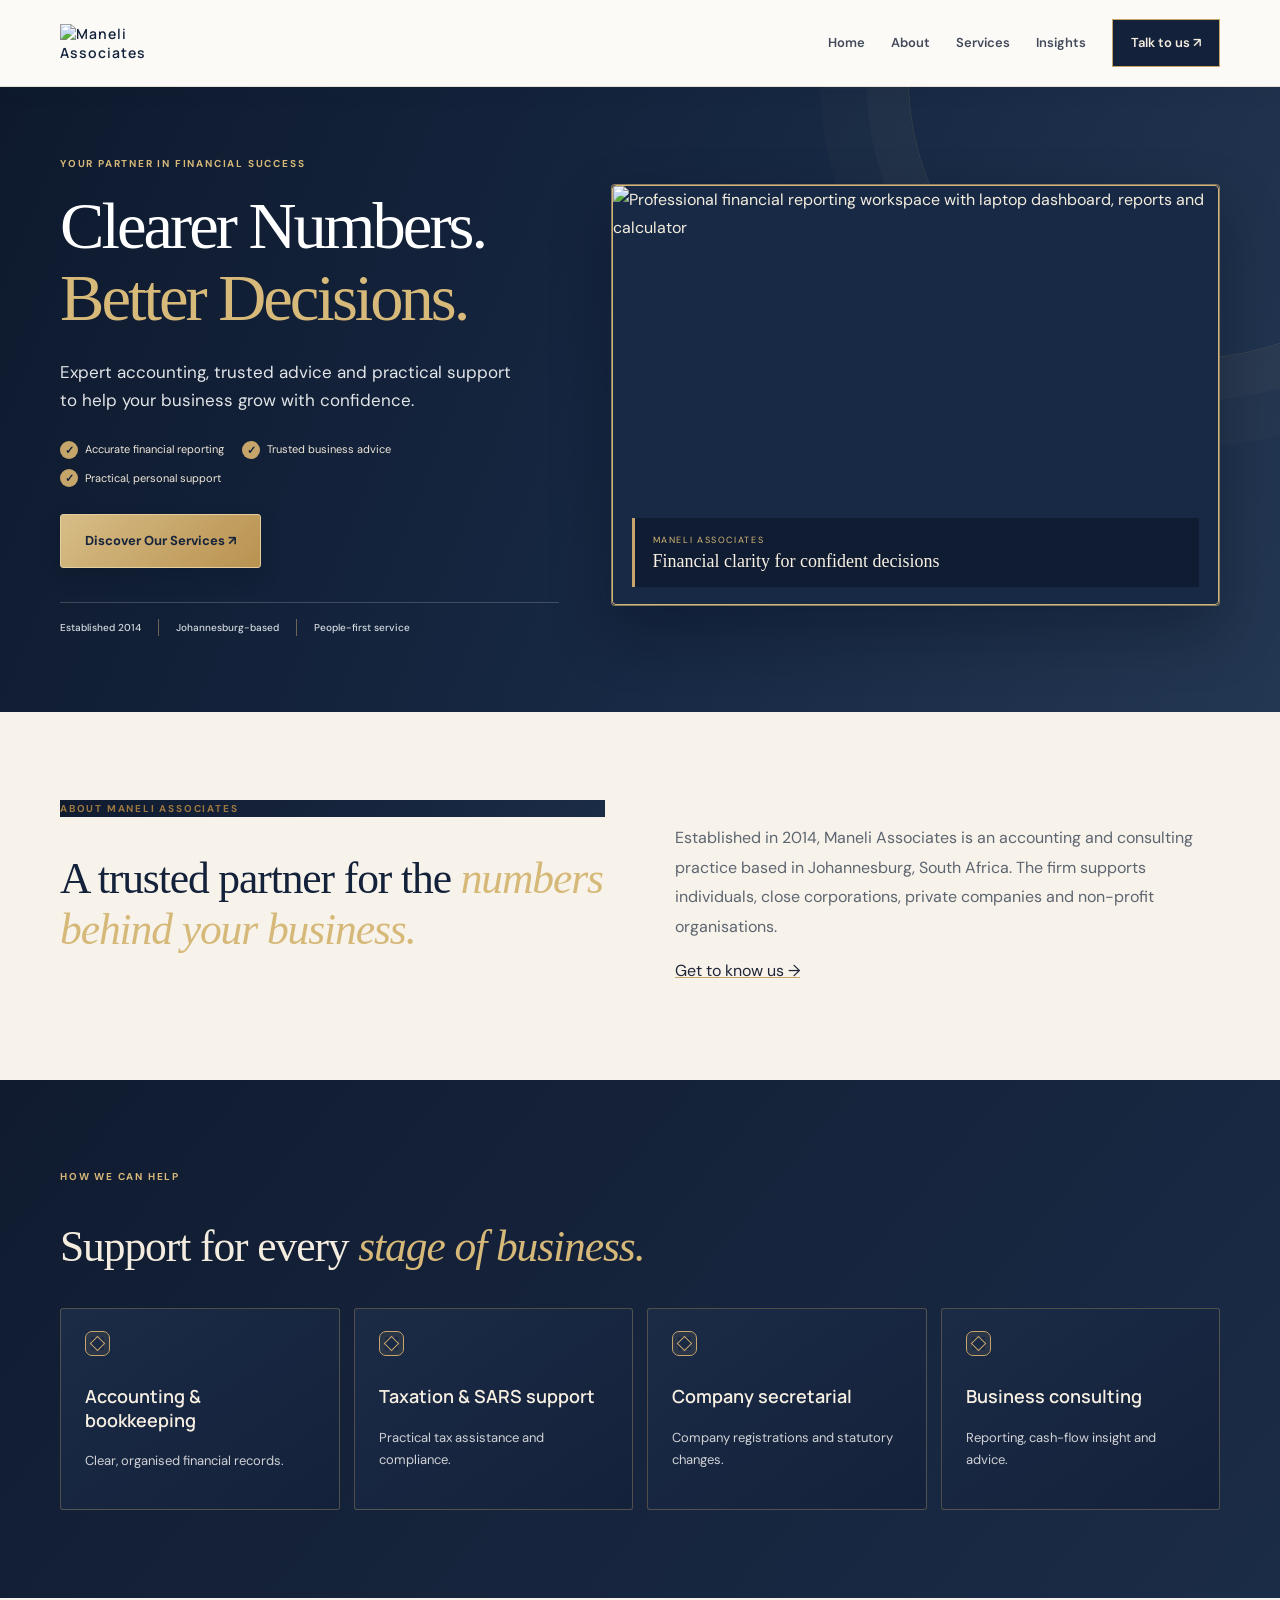
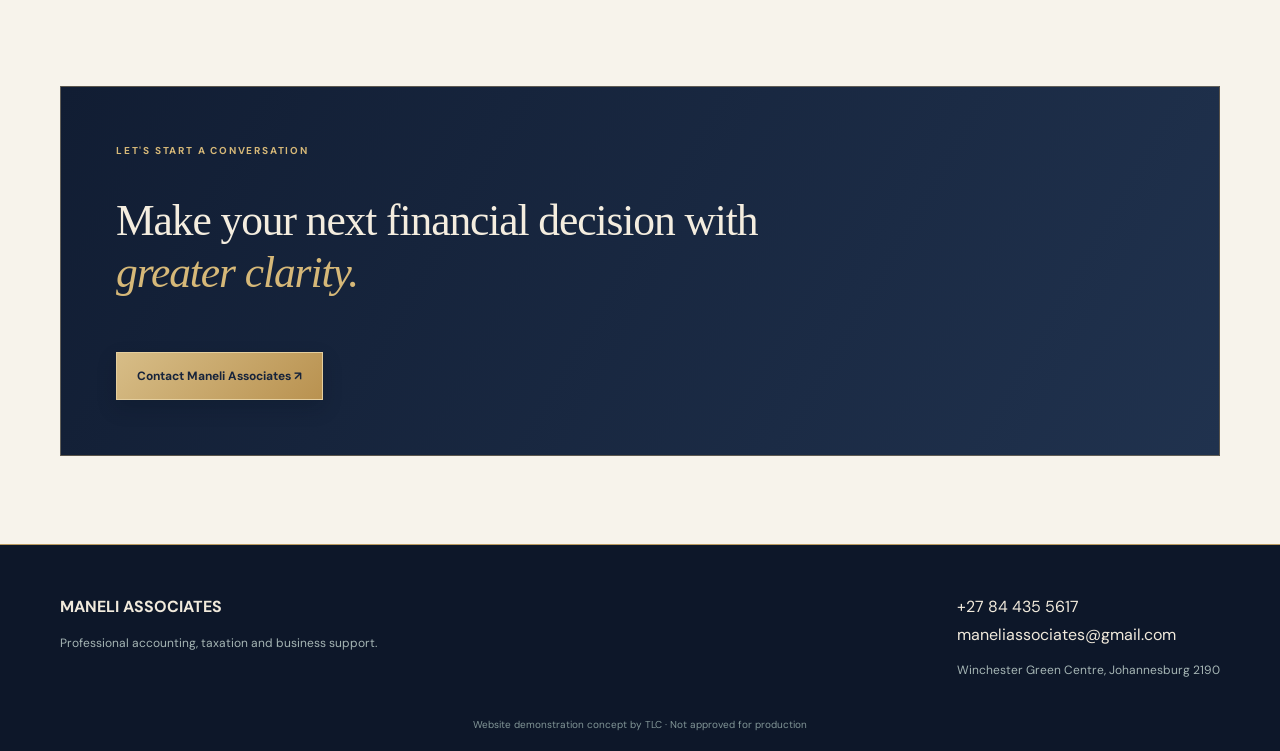
==== commit e73e183e: "Add official Maneli Associates logo across website" ====
--- a/site/index.html
+++ b/site/index.html
@@ -1 +1 @@
-<!doctype html><html lang="en-ZA"><head><meta charset="utf-8"><meta name="viewport" content="width=device-width,initial-scale=1"><meta name="theme-color" content="#14213a"><meta name="robots" content="noindex,nofollow"><meta name="description" content="Accounting, taxation, bookkeeping and business consulting for individuals and businesses in South Africa."><title>Maneli Associates | Accounting, Tax & Business Advisory</title><link rel="stylesheet" href="assets/style.css"></head><body><header><div class="wrap head"><a class="brand" href="index.html"><span class="brand-name">MANELI<br>ASSOCIATES<small>Timely, comprehensive, accurate financial reports</small></span></a><button class="menu" aria-label="Toggle navigation">☰</button><nav><a href="index.html">Home</a><a href="about.html">About</a><a href="services.html">Services</a><a href="insights.html">Insights</a><a class="navbtn" href="contact.html">Talk to us ↗</a></nav></div></header><main><section class="hero"><div class="wrap herogrid"><div><div class="eyebrow">YOUR PARTNER IN FINANCIAL SUCCESS</div><h1>Clearer Numbers.<br><em>Better Decisions.</em></h1><p class="lead">Expert accounting, trusted advice and practical support to help your business grow with confidence.</p><div class="hero-points"><span>Accurate financial reporting</span><span>Trusted business advice</span><span>Practical, personal support</span></div><a class="goldbtn" href="services.html">Discover Our Services ↗</a><div class="proof"><b>Established 2014</b><b>Johannesburg-based</b><b>People-first service</b></div></div><div class="visual visual-photo"><img src="https://images.unsplash.com/photo-1554224155-6726b3ff858f?auto=format&fit=crop&w=1600&q=85" alt="Professional financial reporting workspace with laptop dashboard, reports and calculator"><div class="image-caption"><span>MANELI ASSOCIATES</span><b>Financial clarity for confident decisions</b></div></div></div></section><section class="pad"><div class="wrap twocol"><div><div class="eyebrow dark">ABOUT MANELI ASSOCIATES</div><h2>A trusted partner for the <em>numbers behind your business.</em></h2></div><div><p>Established in 2014, Maneli Associates is an accounting and consulting practice based in Johannesburg, South Africa. The firm supports individuals, close corporations, private companies and non-profit organisations.</p><a class="under" href="about.html">Get to know us →</a></div></div></section><section class="pad dark"><div class="wrap"><div class="eyebrow">HOW WE CAN HELP</div><h2>Support for every <em>stage of business.</em></h2><div class="cards"><a href="services.html#accounting"><h3>Accounting & bookkeeping</h3><p>Clear, organised financial records.</p></a><a href="services.html#tax"><h3>Taxation & SARS support</h3><p>Practical tax assistance and compliance.</p></a><a href="services.html#secretarial"><h3>Company secretarial</h3><p>Company registrations and statutory changes.</p></a><a href="services.html#advisory"><h3>Business consulting</h3><p>Reporting, cash-flow insight and advice.</p></a></div></div></section><section class="pad"><div class="wrap callout"><div class="eyebrow">LET'S START A CONVERSATION</div><h2>Make your next financial decision with <em>greater clarity.</em></h2><a class="goldbtn" href="contact.html">Contact Maneli Associates ↗</a></div></section></main><footer><div class="wrap foot"><div><b>MANELI ASSOCIATES</b><p>Professional accounting, taxation and business support.</p></div><div><a href="tel:+27844355617">+27 84 435 5617</a><br><a href="mailto:maneliassociates@gmail.com">maneliassociates@gmail.com</a><p>Winchester Green Centre, Johannesburg 2190</p></div></div><small class="credit">Website demonstration concept by TLC · Not approved for production</small></footer><script src="assets/site.js"></script></body></html>+<!doctype html><html lang="en-ZA"><head><meta charset="utf-8"><meta name="viewport" content="width=device-width,initial-scale=1"><meta name="theme-color" content="#14213a"><meta name="robots" content="noindex,nofollow"><meta name="description" content="Accounting, taxation, bookkeeping and business consulting for individuals and businesses in South Africa."><title>Maneli Associates | Accounting, Tax & Business Advisory</title><link rel="stylesheet" href="assets/style.css"></head><body><header><div class="wrap head"><a class="brand" href="index.html" aria-label="Maneli Associates home"><img src="images/maneli-associates-logo.jpg" alt="Maneli Associates"></a><button class="menu" aria-label="Toggle navigation">☰</button><nav><a href="index.html">Home</a><a href="about.html">About</a><a href="services.html">Services</a><a href="insights.html">Insights</a><a class="navbtn" href="contact.html">Talk to us ↗</a></nav></div></header><main><section class="hero"><div class="wrap herogrid"><div><div class="eyebrow">YOUR PARTNER IN FINANCIAL SUCCESS</div><h1>Clearer Numbers.<br><em>Better Decisions.</em></h1><p class="lead">Expert accounting, trusted advice and practical support to help your business grow with confidence.</p><div class="hero-points"><span>Accurate financial reporting</span><span>Trusted business advice</span><span>Practical, personal support</span></div><a class="goldbtn" href="services.html">Discover Our Services ↗</a><div class="proof"><b>Established 2014</b><b>Johannesburg-based</b><b>People-first service</b></div></div><div class="visual visual-photo"><img src="https://images.unsplash.com/photo-1554224155-6726b3ff858f?auto=format&fit=crop&w=1600&q=85" alt="Professional financial reporting workspace with laptop dashboard, reports and calculator"><div class="image-caption"><span>MANELI ASSOCIATES</span><b>Financial clarity for confident decisions</b></div></div></div></section><section class="pad"><div class="wrap twocol"><div><div class="eyebrow dark">ABOUT MANELI ASSOCIATES</div><h2>A trusted partner for the <em>numbers behind your business.</em></h2></div><div><p>Established in 2014, Maneli Associates is an accounting and consulting practice based in Johannesburg, South Africa. The firm supports individuals, close corporations, private companies and non-profit organisations.</p><a class="under" href="about.html">Get to know us →</a></div></div></section><section class="pad dark"><div class="wrap"><div class="eyebrow">HOW WE CAN HELP</div><h2>Support for every <em>stage of business.</em></h2><div class="cards"><a href="services.html#accounting"><h3>Accounting & bookkeeping</h3><p>Clear, organised financial records.</p></a><a href="services.html#tax"><h3>Taxation & SARS support</h3><p>Practical tax assistance and compliance.</p></a><a href="services.html#secretarial"><h3>Company secretarial</h3><p>Company registrations and statutory changes.</p></a><a href="services.html#advisory"><h3>Business consulting</h3><p>Reporting, cash-flow insight and advice.</p></a></div></div></section><section class="pad"><div class="wrap callout"><div class="eyebrow">LET'S START A CONVERSATION</div><h2>Make your next financial decision with <em>greater clarity.</em></h2><a class="goldbtn" href="contact.html">Contact Maneli Associates ↗</a></div></section></main><footer><div class="wrap foot"><div><b>MANELI ASSOCIATES</b><p>Professional accounting, taxation and business support.</p></div><div><a href="tel:+27844355617">+27 84 435 5617</a><br><a href="mailto:maneliassociates@gmail.com">maneliassociates@gmail.com</a><p>Winchester Green Centre, Johannesburg 2190</p></div></div><small class="credit">Website demonstration concept by TLC · Not approved for production</small></footer><script src="assets/site.js"></script></body></html>
--- a/site/assets/style.css
+++ b/site/assets/style.css
@@ -103,3 +103,11 @@
 /* Photo-led imagery: crop cleanly without illustration styling */
 .visual-photo img{height:390px;object-fit:cover;object-position:center;border:1px solid #d4b477;border-radius:4px;box-shadow:0 18px 45px #030a1640}
 .pagehero-image{object-position:center}
+
+/* Publish refreshed photo-led preview */
+
+/* Official supplied Maneli Associates logo */
+.brand{display:flex;align-items:center;gap:0;width:auto;color:var(--navy)}
+.brand:before{display:none}
+.brand img{display:block;width:142px;height:auto;max-height:76px;object-fit:contain}
+@media(max-width:650px){.brand img{width:120px;max-height:66px}}
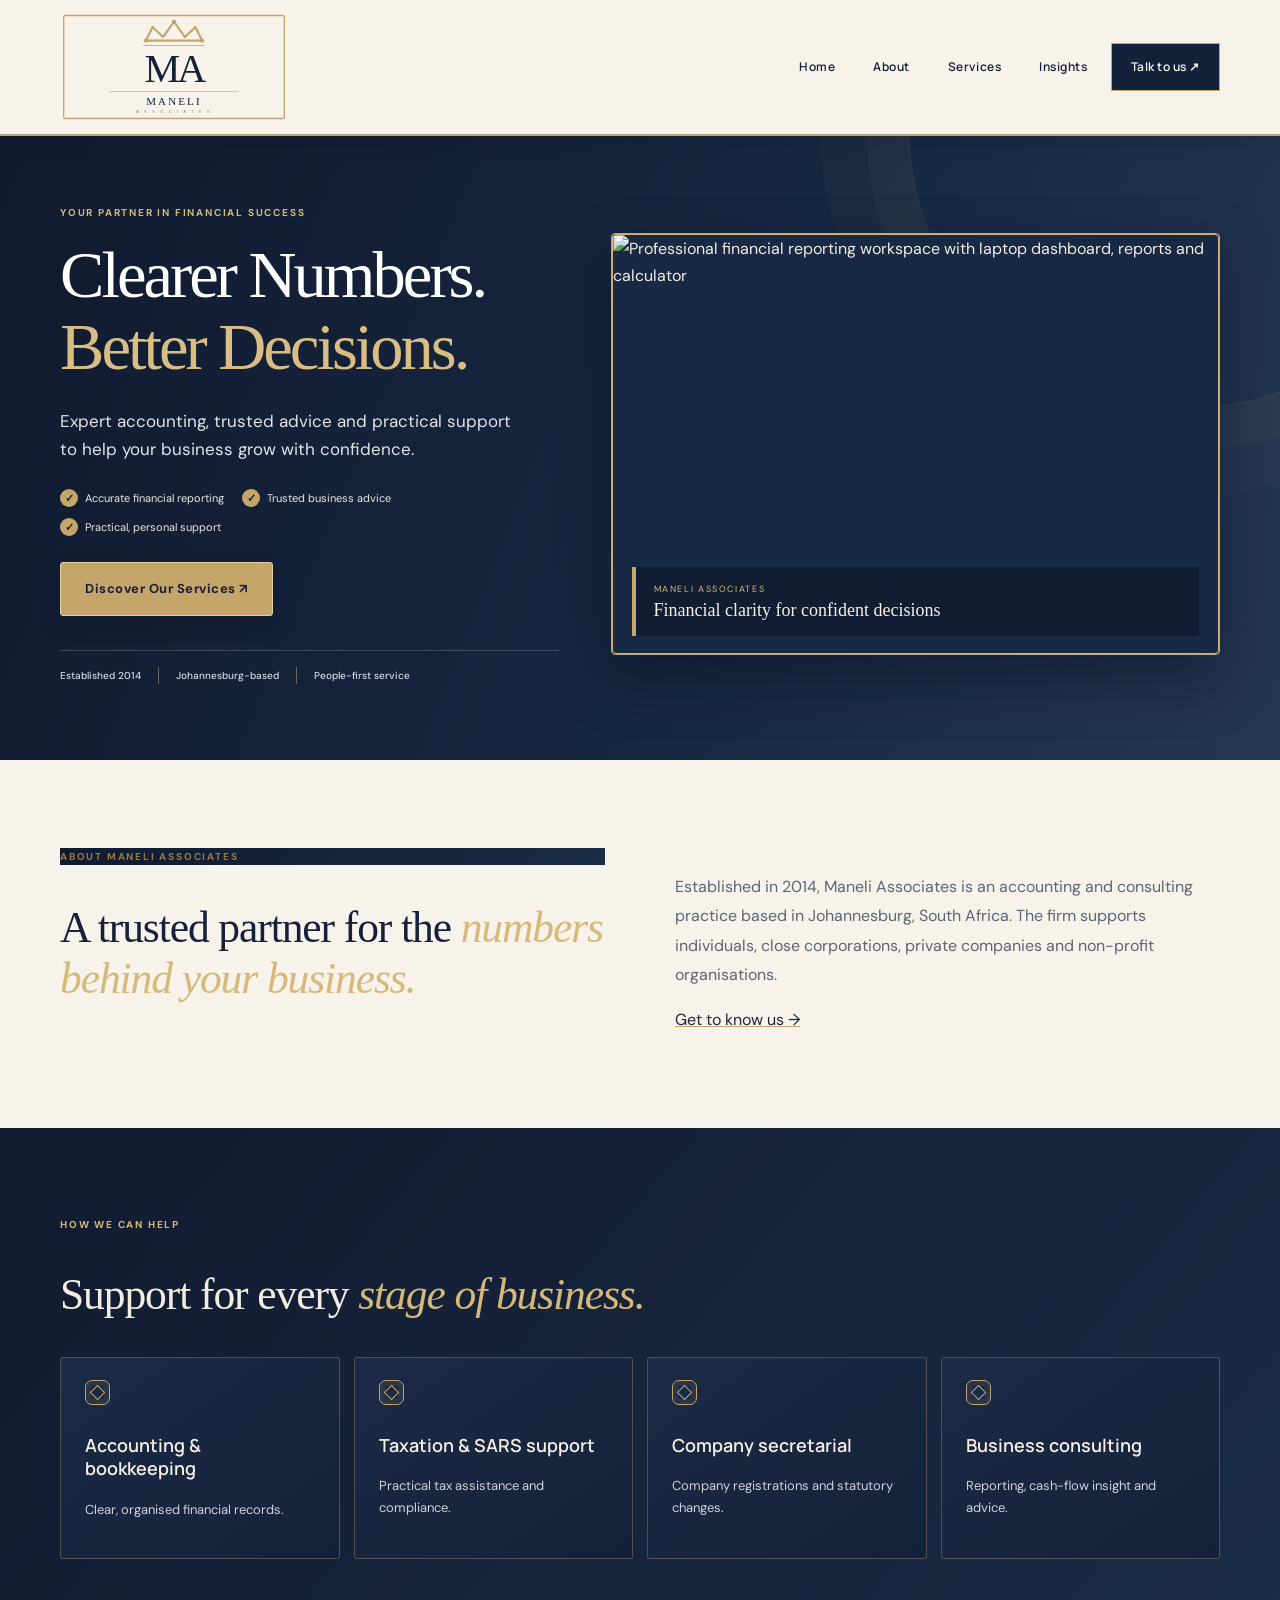
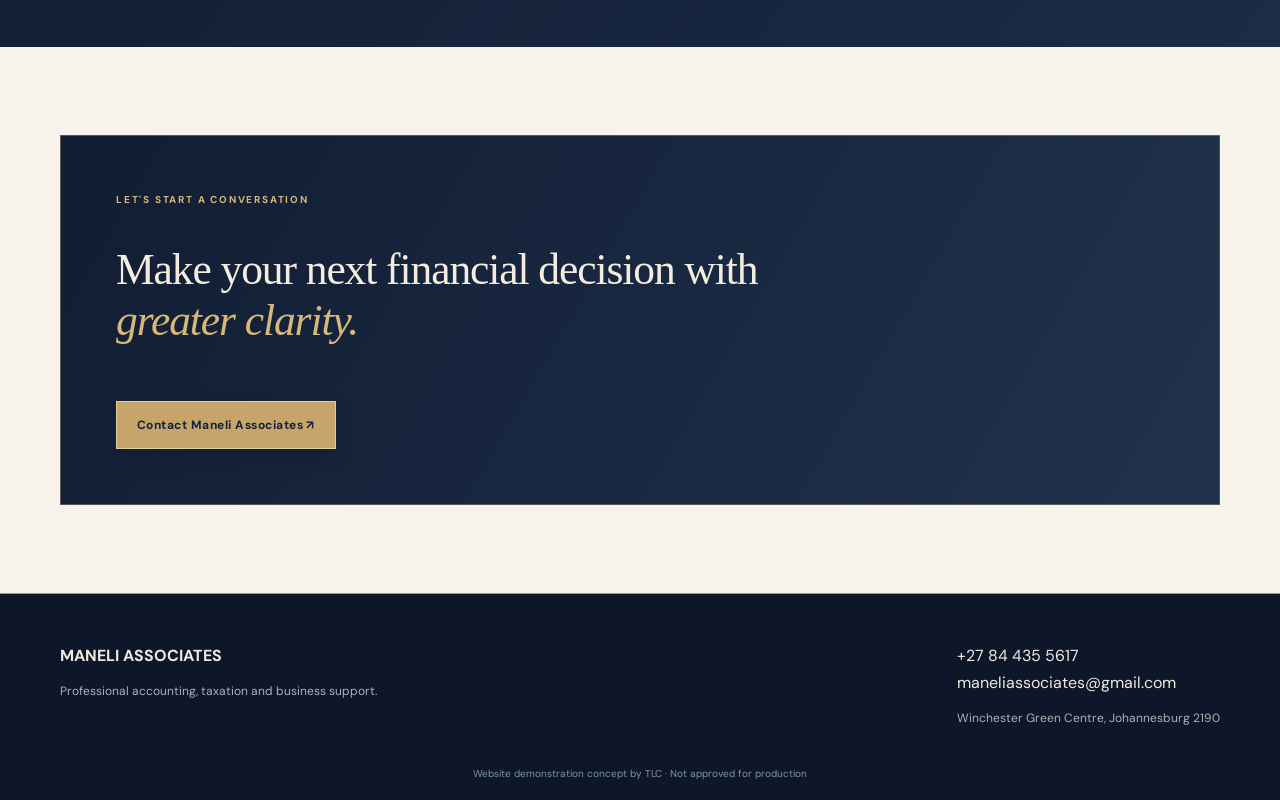
==== commit 5466d918: "Refresh homepage with crowned navy and champagne brand design" ====
--- a/site/index.html
+++ b/site/index.html
@@ -1 +1 @@
-<!doctype html><html lang="en-ZA"><head><meta charset="utf-8"><meta name="viewport" content="width=device-width,initial-scale=1"><meta name="theme-color" content="#14213a"><meta name="robots" content="noindex,nofollow"><meta name="description" content="Accounting, taxation, bookkeeping and business consulting for individuals and businesses in South Africa."><title>Maneli Associates | Accounting, Tax & Business Advisory</title><link rel="stylesheet" href="assets/style.css"></head><body><header><div class="wrap head"><a class="brand" href="index.html" aria-label="Maneli Associates home"><img src="images/maneli-associates-logo.jpg" alt="Maneli Associates"></a><button class="menu" aria-label="Toggle navigation">☰</button><nav><a href="index.html">Home</a><a href="about.html">About</a><a href="services.html">Services</a><a href="insights.html">Insights</a><a class="navbtn" href="contact.html">Talk to us ↗</a></nav></div></header><main><section class="hero"><div class="wrap herogrid"><div><div class="eyebrow">YOUR PARTNER IN FINANCIAL SUCCESS</div><h1>Clearer Numbers.<br><em>Better Decisions.</em></h1><p class="lead">Expert accounting, trusted advice and practical support to help your business grow with confidence.</p><div class="hero-points"><span>Accurate financial reporting</span><span>Trusted business advice</span><span>Practical, personal support</span></div><a class="goldbtn" href="services.html">Discover Our Services ↗</a><div class="proof"><b>Established 2014</b><b>Johannesburg-based</b><b>People-first service</b></div></div><div class="visual visual-photo"><img src="https://images.unsplash.com/photo-1554224155-6726b3ff858f?auto=format&fit=crop&w=1600&q=85" alt="Professional financial reporting workspace with laptop dashboard, reports and calculator"><div class="image-caption"><span>MANELI ASSOCIATES</span><b>Financial clarity for confident decisions</b></div></div></div></section><section class="pad"><div class="wrap twocol"><div><div class="eyebrow dark">ABOUT MANELI ASSOCIATES</div><h2>A trusted partner for the <em>numbers behind your business.</em></h2></div><div><p>Established in 2014, Maneli Associates is an accounting and consulting practice based in Johannesburg, South Africa. The firm supports individuals, close corporations, private companies and non-profit organisations.</p><a class="under" href="about.html">Get to know us →</a></div></div></section><section class="pad dark"><div class="wrap"><div class="eyebrow">HOW WE CAN HELP</div><h2>Support for every <em>stage of business.</em></h2><div class="cards"><a href="services.html#accounting"><h3>Accounting & bookkeeping</h3><p>Clear, organised financial records.</p></a><a href="services.html#tax"><h3>Taxation & SARS support</h3><p>Practical tax assistance and compliance.</p></a><a href="services.html#secretarial"><h3>Company secretarial</h3><p>Company registrations and statutory changes.</p></a><a href="services.html#advisory"><h3>Business consulting</h3><p>Reporting, cash-flow insight and advice.</p></a></div></div></section><section class="pad"><div class="wrap callout"><div class="eyebrow">LET'S START A CONVERSATION</div><h2>Make your next financial decision with <em>greater clarity.</em></h2><a class="goldbtn" href="contact.html">Contact Maneli Associates ↗</a></div></section></main><footer><div class="wrap foot"><div><b>MANELI ASSOCIATES</b><p>Professional accounting, taxation and business support.</p></div><div><a href="tel:+27844355617">+27 84 435 5617</a><br><a href="mailto:maneliassociates@gmail.com">maneliassociates@gmail.com</a><p>Winchester Green Centre, Johannesburg 2190</p></div></div><small class="credit">Website demonstration concept by TLC · Not approved for production</small></footer><script src="assets/site.js"></script></body></html>+<!doctype html><html lang="en-ZA"><head><meta charset="utf-8"><meta name="viewport" content="width=device-width,initial-scale=1"><meta name="theme-color" content="#14213a"><meta name="robots" content="noindex,nofollow"><meta name="description" content="Accounting, taxation, bookkeeping and business consulting for individuals and businesses in South Africa."><title>Maneli Associates | Accounting, Tax & Business Advisory</title><link rel="stylesheet" href="assets/style.css"></head><body><header><div class="wrap head"><a class="brand" href="index.html" aria-label="Maneli Associates home"><img src="images/maneli-associates-crowned-logo.svg" alt="Maneli Associates"></a><button class="menu" aria-label="Toggle navigation">☰</button><nav><a href="index.html">Home</a><a href="about.html">About</a><a href="services.html">Services</a><a href="insights.html">Insights</a><a class="navbtn" href="contact.html">Talk to us ↗</a></nav></div></header><main><section class="hero"><div class="wrap herogrid"><div><div class="eyebrow">YOUR PARTNER IN FINANCIAL SUCCESS</div><h1>Clearer Numbers.<br><em>Better Decisions.</em></h1><p class="lead">Expert accounting, trusted advice and practical support to help your business grow with confidence.</p><div class="hero-points"><span>Accurate financial reporting</span><span>Trusted business advice</span><span>Practical, personal support</span></div><a class="goldbtn" href="services.html">Discover Our Services ↗</a><div class="proof"><b>Established 2014</b><b>Johannesburg-based</b><b>People-first service</b></div></div><div class="visual visual-photo"><img src="https://images.unsplash.com/photo-1554224155-6726b3ff858f?auto=format&fit=crop&w=1600&q=85" alt="Professional financial reporting workspace with laptop dashboard, reports and calculator"><div class="image-caption"><span>MANELI ASSOCIATES</span><b>Financial clarity for confident decisions</b></div></div></div></section><section class="pad"><div class="wrap twocol"><div><div class="eyebrow dark">ABOUT MANELI ASSOCIATES</div><h2>A trusted partner for the <em>numbers behind your business.</em></h2></div><div><p>Established in 2014, Maneli Associates is an accounting and consulting practice based in Johannesburg, South Africa. The firm supports individuals, close corporations, private companies and non-profit organisations.</p><a class="under" href="about.html">Get to know us →</a></div></div></section><section class="pad dark"><div class="wrap"><div class="eyebrow">HOW WE CAN HELP</div><h2>Support for every <em>stage of business.</em></h2><div class="cards"><a href="services.html#accounting"><h3>Accounting & bookkeeping</h3><p>Clear, organised financial records.</p></a><a href="services.html#tax"><h3>Taxation & SARS support</h3><p>Practical tax assistance and compliance.</p></a><a href="services.html#secretarial"><h3>Company secretarial</h3><p>Company registrations and statutory changes.</p></a><a href="services.html#advisory"><h3>Business consulting</h3><p>Reporting, cash-flow insight and advice.</p></a></div></div></section><section class="pad"><div class="wrap callout"><div class="eyebrow">LET'S START A CONVERSATION</div><h2>Make your next financial decision with <em>greater clarity.</em></h2><a class="goldbtn" href="contact.html">Contact Maneli Associates ↗</a></div></section></main><footer><div class="wrap foot"><div><b>MANELI ASSOCIATES</b><p>Professional accounting, taxation and business support.</p></div><div><a href="tel:+27844355617">+27 84 435 5617</a><br><a href="mailto:maneliassociates@gmail.com">maneliassociates@gmail.com</a><p>Winchester Green Centre, Johannesburg 2190</p></div></div><small class="credit">Website demonstration concept by TLC · Not approved for production</small></footer><script src="assets/site.js"></script></body></html>
--- a/site/assets/style.css
+++ b/site/assets/style.css
@@ -111,3 +111,33 @@
 .brand:before{display:none}
 .brand img{display:block;width:142px;height:auto;max-height:76px;object-fit:contain}
 @media(max-width:650px){.brand img{width:120px;max-height:66px}}
+
+/* Full, uncropped official logo: preserve the complete 1.83:1 artwork */
+.brand{flex:0 0 auto;max-width:100%;}
+.brand img{display:block;width:220px;height:auto;max-height:none;max-width:100%;object-fit:contain;object-position:center;}
+@media(max-width:850px){.brand img{width:190px;}}
+@media(max-width:650px){.brand img{width:160px;max-height:none;}}
+
+/* Homepage visual match: crowned Maneli identity, ivory header, navy-and-gold navigation */
+header{background:#f7f3eb;border-bottom:2px solid #c6a56b;box-shadow:0 5px 22px #0c18301c}
+.head{min-height:104px;height:auto;padding:12px 0}
+.brand{width:228px;max-width:40vw}
+.brand img{width:100%;height:auto;max-height:none;object-fit:contain;display:block}
+nav{gap:8px;color:#14213a;font-family:Manrope,sans-serif;font-size:12px;letter-spacing:.045em}
+nav a{padding:12px 15px;color:#14213a;transition:background .2s,color .2s}
+nav a:hover{background:#e9dfca;color:#14213a}
+nav .navbtn{background:#14213a;color:#f7f3eb;border:1px solid #c6a56b;padding:13px 19px}
+nav .navbtn:hover{background:#c6a56b;color:#14213a}
+.hero{background:linear-gradient(112deg,#101a2e 0%,#172843 58%,#253653 100%)}
+.hero h1{font-family:Georgia,serif;font-weight:500}
+.hero h1 em{color:#d9bd82}
+.goldbtn{background:#c6a56b;color:#14213a;border:1px solid #e4cf9e;letter-spacing:.04em}
+.visual-photo{border:1px solid #c6a56b;box-shadow:0 24px 55px #060e1d66}
+.image-caption{background:#111d32f2;border-left:4px solid #c6a56b}
+@media(max-width:650px){
+ .head{min-height:78px;padding:8px 0}
+ .brand{width:170px;max-width:62vw}
+ nav{top:78px;background:#f7f3eb;border-top:1px solid #c6a56b}
+ nav a{border-bottom:1px solid #e7dece}
+ .menu{color:#14213a;border:1px solid #c6a56b;padding:7px 10px}
+}
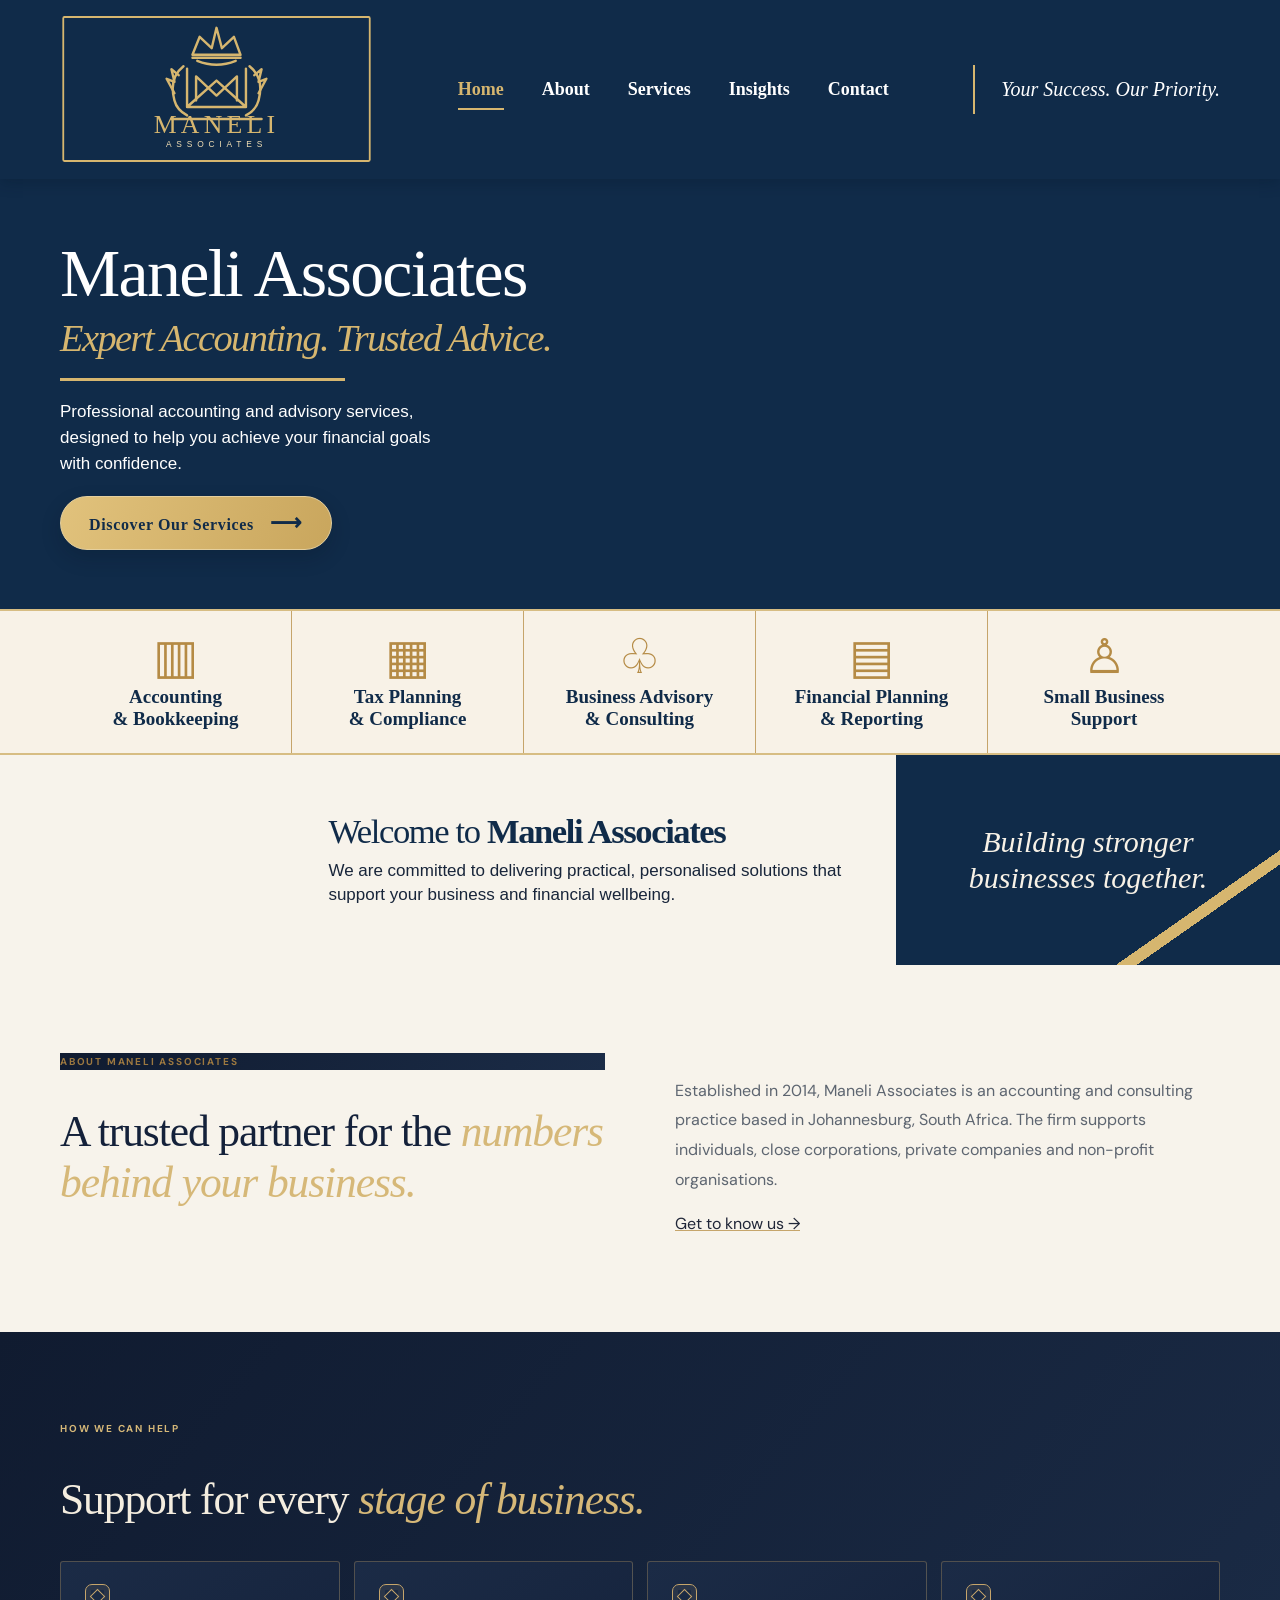
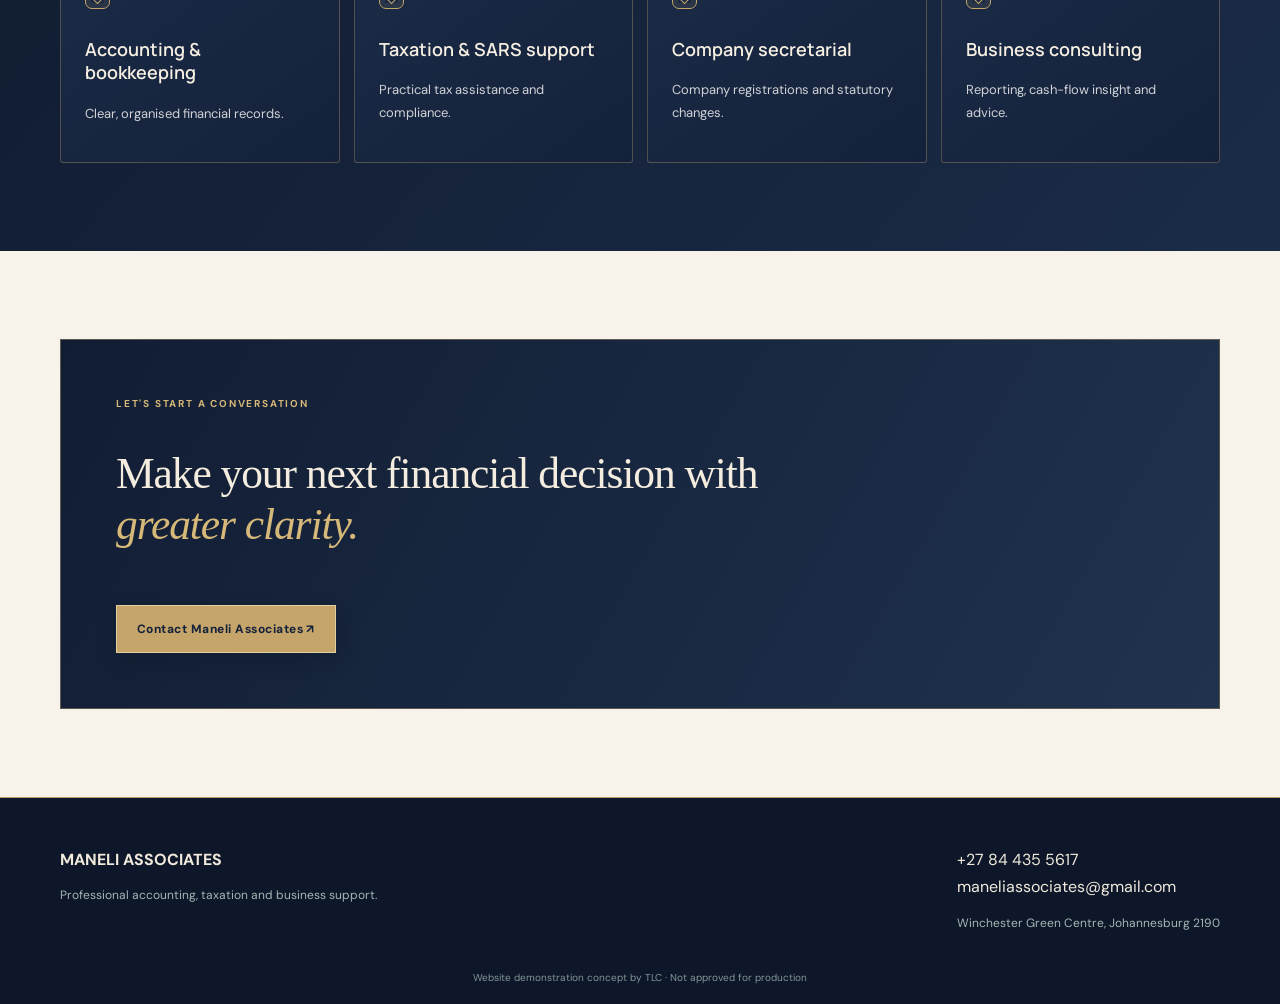
==== commit 5f4bdd89: "Match Maneli homepage to supplied navy and gold design reference" ====
--- a/site/index.html
+++ b/site/index.html
@@ -1 +1,17 @@
-<!doctype html><html lang="en-ZA"><head><meta charset="utf-8"><meta name="viewport" content="width=device-width,initial-scale=1"><meta name="theme-color" content="#14213a"><meta name="robots" content="noindex,nofollow"><meta name="description" content="Accounting, taxation, bookkeeping and business consulting for individuals and businesses in South Africa."><title>Maneli Associates | Accounting, Tax & Business Advisory</title><link rel="stylesheet" href="assets/style.css"></head><body><header><div class="wrap head"><a class="brand" href="index.html" aria-label="Maneli Associates home"><img src="images/maneli-associates-crowned-logo.svg" alt="Maneli Associates"></a><button class="menu" aria-label="Toggle navigation">☰</button><nav><a href="index.html">Home</a><a href="about.html">About</a><a href="services.html">Services</a><a href="insights.html">Insights</a><a class="navbtn" href="contact.html">Talk to us ↗</a></nav></div></header><main><section class="hero"><div class="wrap herogrid"><div><div class="eyebrow">YOUR PARTNER IN FINANCIAL SUCCESS</div><h1>Clearer Numbers.<br><em>Better Decisions.</em></h1><p class="lead">Expert accounting, trusted advice and practical support to help your business grow with confidence.</p><div class="hero-points"><span>Accurate financial reporting</span><span>Trusted business advice</span><span>Practical, personal support</span></div><a class="goldbtn" href="services.html">Discover Our Services ↗</a><div class="proof"><b>Established 2014</b><b>Johannesburg-based</b><b>People-first service</b></div></div><div class="visual visual-photo"><img src="https://images.unsplash.com/photo-1554224155-6726b3ff858f?auto=format&fit=crop&w=1600&q=85" alt="Professional financial reporting workspace with laptop dashboard, reports and calculator"><div class="image-caption"><span>MANELI ASSOCIATES</span><b>Financial clarity for confident decisions</b></div></div></div></section><section class="pad"><div class="wrap twocol"><div><div class="eyebrow dark">ABOUT MANELI ASSOCIATES</div><h2>A trusted partner for the <em>numbers behind your business.</em></h2></div><div><p>Established in 2014, Maneli Associates is an accounting and consulting practice based in Johannesburg, South Africa. The firm supports individuals, close corporations, private companies and non-profit organisations.</p><a class="under" href="about.html">Get to know us →</a></div></div></section><section class="pad dark"><div class="wrap"><div class="eyebrow">HOW WE CAN HELP</div><h2>Support for every <em>stage of business.</em></h2><div class="cards"><a href="services.html#accounting"><h3>Accounting & bookkeeping</h3><p>Clear, organised financial records.</p></a><a href="services.html#tax"><h3>Taxation & SARS support</h3><p>Practical tax assistance and compliance.</p></a><a href="services.html#secretarial"><h3>Company secretarial</h3><p>Company registrations and statutory changes.</p></a><a href="services.html#advisory"><h3>Business consulting</h3><p>Reporting, cash-flow insight and advice.</p></a></div></div></section><section class="pad"><div class="wrap callout"><div class="eyebrow">LET'S START A CONVERSATION</div><h2>Make your next financial decision with <em>greater clarity.</em></h2><a class="goldbtn" href="contact.html">Contact Maneli Associates ↗</a></div></section></main><footer><div class="wrap foot"><div><b>MANELI ASSOCIATES</b><p>Professional accounting, taxation and business support.</p></div><div><a href="tel:+27844355617">+27 84 435 5617</a><br><a href="mailto:maneliassociates@gmail.com">maneliassociates@gmail.com</a><p>Winchester Green Centre, Johannesburg 2190</p></div></div><small class="credit">Website demonstration concept by TLC · Not approved for production</small></footer><script src="assets/site.js"></script></body></html>+<!doctype html>
+<html lang="en-ZA"><head><meta charset="utf-8"><meta name="viewport" content="width=device-width,initial-scale=1"><meta name="theme-color" content="#102b49"><meta name="robots" content="noindex,nofollow"><meta name="description" content="Accounting, taxation, bookkeeping and business consulting for individuals and businesses in South Africa."><title>Maneli Associates | Accounting, Tax & Business Advisory</title><link rel="stylesheet" href="assets/style.css"></head><body>
+<header class="site-header"><div class="wrap head"><a class="brand" href="index.html" aria-label="Maneli Associates home"><img src="images/maneli-associates-crowned-logo.svg" alt="Maneli Associates"></a><button class="menu" aria-label="Toggle navigation">☰</button><nav aria-label="Main navigation"><a href="index.html" aria-current="page">Home</a><a href="about.html">About</a><a href="services.html">Services</a><a href="insights.html">Insights</a><a href="contact.html">Contact</a></nav><div class="header-tagline">Your Success. Our Priority.</div></div></header>
+<main>
+<section class="reference-hero"><div class="reference-hero-photo"></div><div class="reference-hero-shade"></div><div class="wrap reference-hero-content"><h1>Maneli Associates</h1><h2>Expert Accounting. Trusted Advice.</h2><div class="gold-rule"></div><p>Professional accounting and advisory services,<br class="desktop-only"> designed to help you achieve your financial goals<br class="desktop-only"> with confidence.</p><a class="goldbtn" href="services.html">Discover Our Services <span aria-hidden="true">⟶</span></a></div></section>
+<section class="service-ribbon"><div class="wrap service-ribbon-grid">
+<a href="services.html#accounting"><span class="service-icon">▥</span><strong>Accounting<br>&amp; Bookkeeping</strong></a>
+<a href="services.html#tax"><span class="service-icon">▦</span><strong>Tax Planning<br>&amp; Compliance</strong></a>
+<a href="services.html#advisory"><span class="service-icon">♧</span><strong>Business Advisory<br>&amp; Consulting</strong></a>
+<a href="services.html#advisory"><span class="service-icon">▤</span><strong>Financial Planning<br>&amp; Reporting</strong></a>
+<a href="services.html"><span class="service-icon">♙</span><strong>Small Business<br>Support</strong></a>
+</div></section>
+<section class="welcome-band"><div class="welcome-photo"></div><div class="welcome-copy"><h2>Welcome to <strong>Maneli Associates</strong></h2><p>We are committed to delivering practical, personalised solutions that support your business and financial wellbeing.</p></div><div class="welcome-slogan">Building stronger<br>businesses together.</div></section>
+<section class="pad"><div class="wrap twocol"><div><div class="eyebrow dark">ABOUT MANELI ASSOCIATES</div><h2>A trusted partner for the <em>numbers behind your business.</em></h2></div><div><p>Established in 2014, Maneli Associates is an accounting and consulting practice based in Johannesburg, South Africa. The firm supports individuals, close corporations, private companies and non-profit organisations.</p><a class="under" href="about.html">Get to know us →</a></div></div></section>
+<section class="pad dark"><div class="wrap"><div class="eyebrow">HOW WE CAN HELP</div><h2>Support for every <em>stage of business.</em></h2><div class="cards"><a href="services.html#accounting"><h3>Accounting &amp; bookkeeping</h3><p>Clear, organised financial records.</p></a><a href="services.html#tax"><h3>Taxation &amp; SARS support</h3><p>Practical tax assistance and compliance.</p></a><a href="services.html#secretarial"><h3>Company secretarial</h3><p>Company registrations and statutory changes.</p></a><a href="services.html#advisory"><h3>Business consulting</h3><p>Reporting, cash-flow insight and advice.</p></a></div></div></section>
+<section class="pad"><div class="wrap callout"><div class="eyebrow">LET'S START A CONVERSATION</div><h2>Make your next financial decision with <em>greater clarity.</em></h2><a class="goldbtn" href="contact.html">Contact Maneli Associates ↗</a></div></section>
+</main><footer><div class="wrap foot"><div><b>MANELI ASSOCIATES</b><p>Professional accounting, taxation and business support.</p></div><div><a href="tel:+27844355617">+27 84 435 5617</a><br><a href="mailto:maneliassociates@gmail.com">maneliassociates@gmail.com</a><p>Winchester Green Centre, Johannesburg 2190</p></div></div><small class="credit">Website demonstration concept by TLC · Not approved for production</small></footer><script src="assets/site.js"></script></body></html>
--- a/site/assets/style.css
+++ b/site/assets/style.css
@@ -141,3 +141,40 @@
  nav a{border-bottom:1px solid #e7dece}
  .menu{color:#14213a;border:1px solid #c6a56b;padding:7px 10px}
 }
+
+/* Reference-image match: deep navy banner, gold brand, white navigation */
+:root{--reference-navy:#102b49;--reference-gold:#d6b66f;--reference-ivory:#f8f2e7}
+.site-header{background:var(--reference-navy)!important;border:0!important;box-shadow:0 3px 14px #07182b55!important;position:relative}
+.site-header .head{min-height:138px;height:auto;padding:14px 0;display:flex;align-items:center;justify-content:space-between;gap:22px}
+.site-header .brand{width:335px;max-width:27%;flex:0 0 27%}
+.site-header .brand img{width:100%;height:auto;max-height:none;display:block}
+.site-header nav{display:flex;align-items:center;justify-content:center;gap:22px;flex:1;color:#fff;font:600 18px Georgia,serif;letter-spacing:0}
+.site-header nav a{padding:13px 8px;color:#fff!important;background:transparent!important;border:0!important;position:relative;font:600 18px Georgia,serif}
+.site-header nav a:hover,.site-header nav a[aria-current="page"]{color:var(--reference-gold)!important}
+.site-header nav a[aria-current="page"]:after{content:"";position:absolute;left:8px;right:8px;bottom:3px;height:2px;background:var(--reference-gold)}
+.site-header .header-tagline{border-left:2px solid var(--reference-gold);padding:13px 0 13px 26px;color:#fff;font:italic 20px Georgia,serif;white-space:nowrap}
+.reference-hero{height:430px;position:relative;overflow:hidden;background:#102b49;color:#fff;display:flex;align-items:center}
+.reference-hero-photo{position:absolute;inset:0 0 0 35%;background-image:url('https://images.unsplash.com/photo-1554224155-6726b3ff858f?auto=format&fit=crop&w=1800&q=90');background-size:cover;background-position:center 54%}
+.reference-hero-shade{position:absolute;inset:0;background:linear-gradient(90deg,#102b49 0%,#102b49 28%,#102b49ed 37%,#102b49a8 48%,transparent 72%)}
+.reference-hero-content{position:relative;z-index:1;padding:36px 0}
+.reference-hero h1{font:500 clamp(48px,5.3vw,78px)/1.08 Georgia,serif;letter-spacing:-.025em;margin:0 0 5px;color:#fff}
+.reference-hero h2{font:italic 500 clamp(27px,3vw,48px)/1.15 Georgia,serif;color:var(--reference-gold);margin:0}
+.reference-hero .gold-rule{height:3px;width:285px;background:var(--reference-gold);margin:18px 0}
+.reference-hero p{font:17px/1.55 Arial,sans-serif;color:#fff;margin:0;max-width:540px}
+.reference-hero .goldbtn{border-radius:28px;padding:13px 28px;background:linear-gradient(110deg,#e1c27c,#c9a65d);font:600 16px Georgia,serif;color:#102b49}
+.reference-hero .goldbtn span{font-size:22px;margin-left:12px}
+.service-ribbon{background:var(--reference-ivory);border-top:2px solid #d7bd83;border-bottom:2px solid #d7bd83;color:#102b49}
+.service-ribbon-grid{display:grid;grid-template-columns:repeat(5,1fr);align-items:stretch}
+.service-ribbon a{min-height:142px;display:flex;flex-direction:column;align-items:center;justify-content:center;text-align:center;gap:5px;padding:12px;border-right:1px solid #c6a56b}
+.service-ribbon a:last-child{border-right:0}
+.service-ribbon a:hover strong{color:#a77c32}
+.service-icon{font:48px/1 Georgia,serif;color:#b58b45}
+.service-ribbon strong{font:600 19px/1.15 Georgia,serif;color:#102b49}
+.welcome-band{min-height:210px;display:grid;grid-template-columns:23% 47% 30%;background:#f7f3eb;position:relative;overflow:hidden}
+.welcome-photo{background:url('https://images.unsplash.com/photo-1486406146926-c627a92ad1ab?auto=format&fit=crop&w=900&q=85') center/cover}
+.welcome-copy{padding:28px 34px;align-self:center}
+.welcome-copy h2{font:500 clamp(27px,2.7vw,39px) Georgia,serif;color:#102b49;margin:0 0 8px}
+.welcome-copy p{font:17px/1.4 Arial,sans-serif;color:#18253a;margin:0}
+.welcome-slogan{background:linear-gradient(145deg,#102b49 0 76%,#d6b66f 76% 79%,#102b49 79%);display:flex;align-items:center;justify-content:center;text-align:center;color:#f8f2e7;font:italic 30px/1.2 Georgia,serif;padding:20px}
+@media(max-width:950px){.site-header .head{min-height:110px;flex-wrap:wrap}.site-header .brand{width:230px;max-width:30%;flex-basis:30%}.site-header nav{gap:9px}.site-header nav a{font-size:16px}.site-header .header-tagline{font-size:15px;padding-left:15px}.reference-hero{height:390px}.service-ribbon strong{font-size:16px}}
+@media(max-width:650px){.site-header .head{min-height:82px;padding:8px 0}.site-header .brand{width:185px;max-width:60%;flex-basis:60%}.site-header .menu{display:block;color:#fff;border:1px solid var(--reference-gold);padding:7px 10px;background:transparent}.site-header nav{display:none;position:absolute;top:82px;left:0;right:0;z-index:10;background:var(--reference-navy);padding:12px 20px;align-items:stretch;gap:0}.site-header nav.open{display:flex}.site-header nav a{color:#fff!important;border-bottom:1px solid #ffffff22!important;padding:13px 8px}.site-header .header-tagline{display:none}.reference-hero{height:auto;min-height:460px;align-items:flex-end}.reference-hero-photo{inset:0;background-position:58% center}.reference-hero-shade{background:linear-gradient(0deg,#102b49 0%,#102b49ed 38%,#102b4980 70%,#102b4920 100%)}.reference-hero-content{padding:150px 0 35px}.reference-hero h1{font-size:45px}.reference-hero h2{font-size:27px}.reference-hero p{font-size:15px}.desktop-only{display:none}.service-ribbon-grid{grid-template-columns:repeat(2,1fr)}.service-ribbon a{min-height:115px;border-bottom:1px solid #c6a56b}.service-ribbon a:nth-child(2n){border-right:0}.service-ribbon a:last-child{grid-column:1/-1}.service-ribbon strong{font-size:16px}.service-icon{font-size:38px}.welcome-band{grid-template-columns:1fr}.welcome-photo{height:145px}.welcome-copy{padding:24px 22px}.welcome-slogan{min-height:130px;font-size:26px}}
